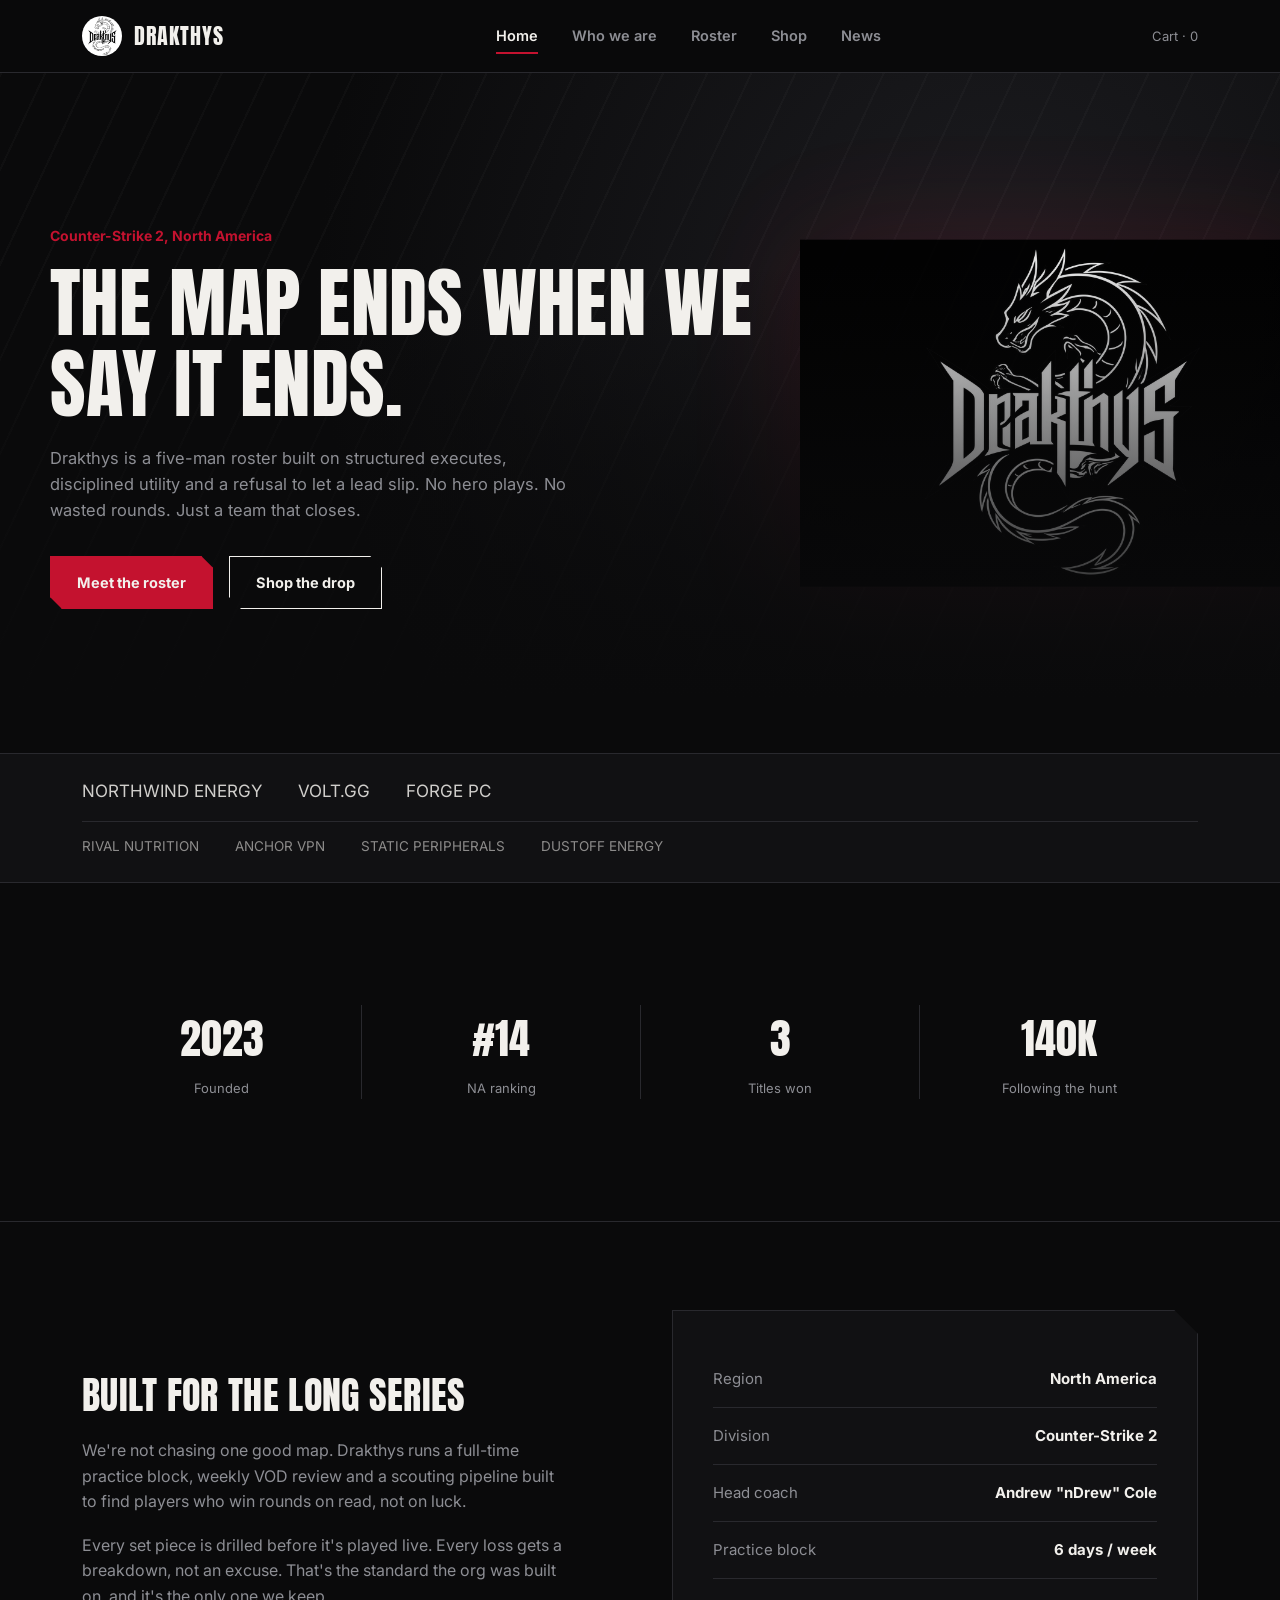
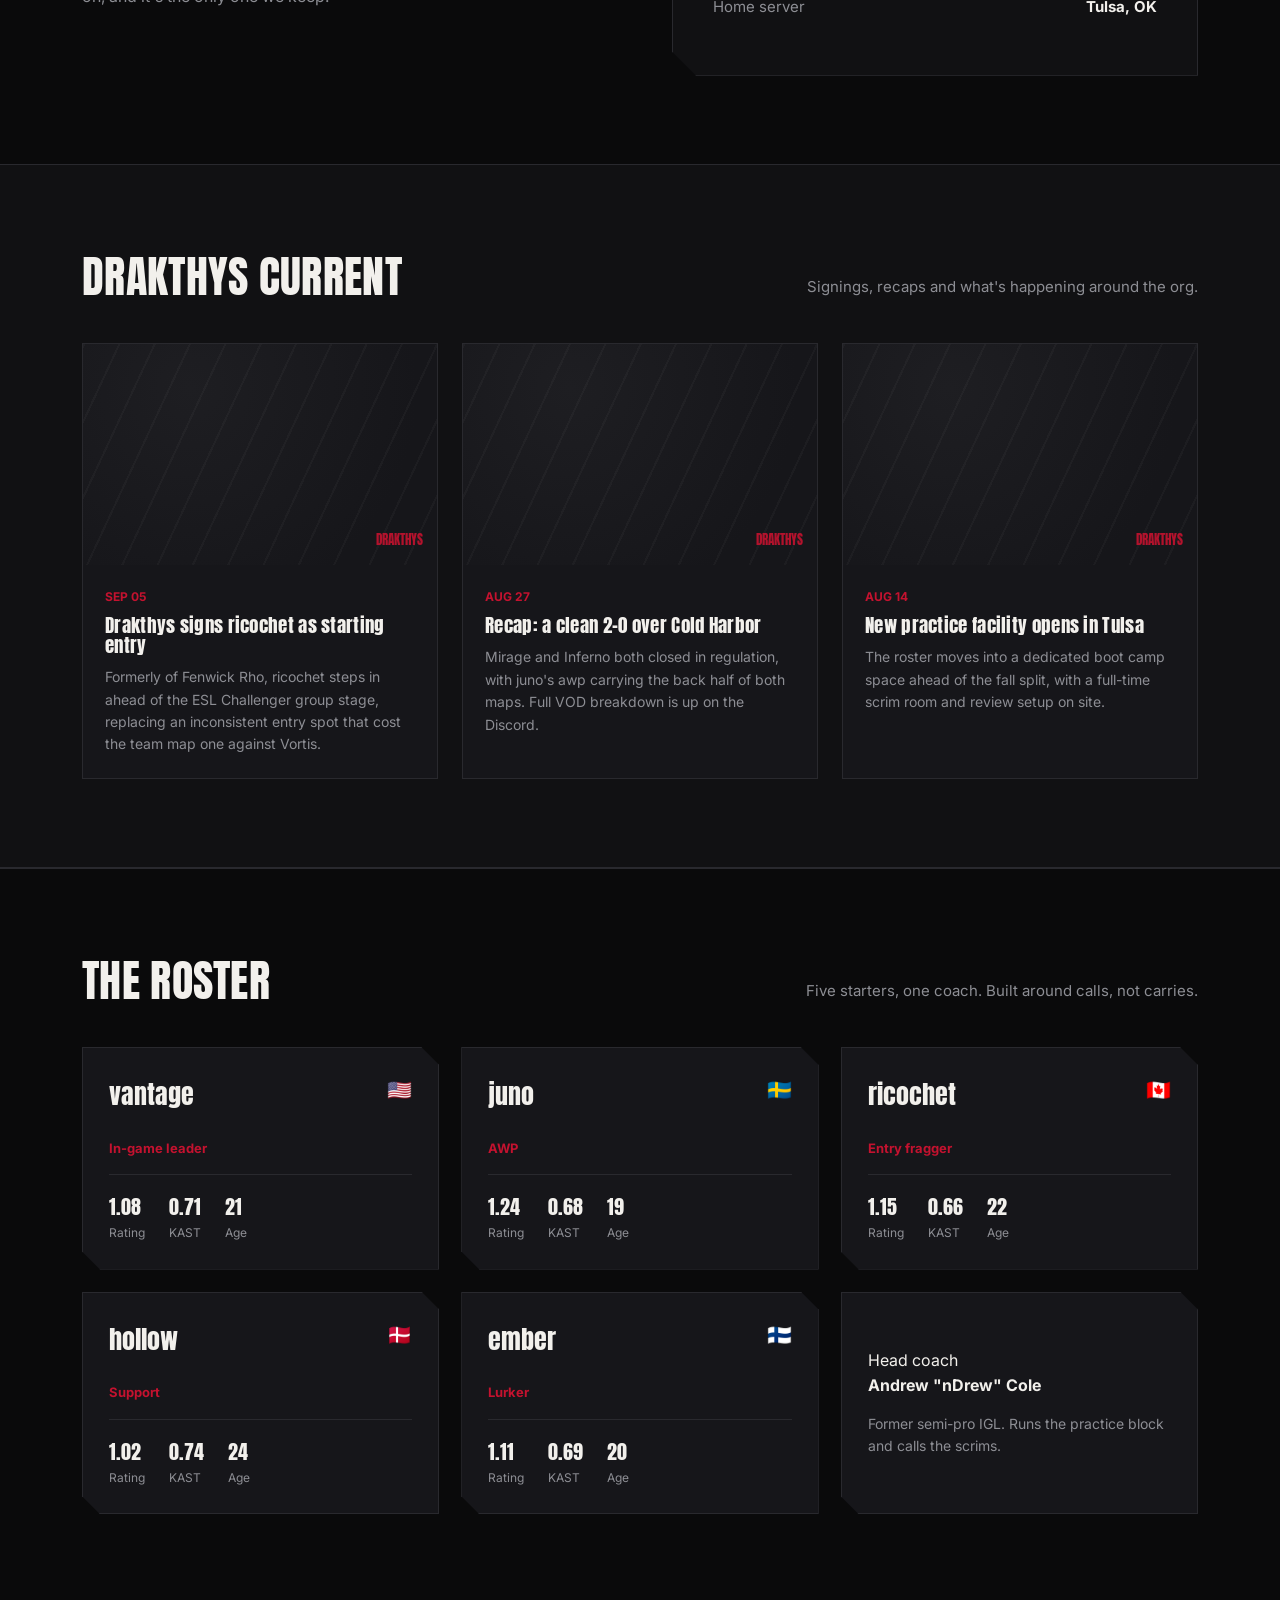
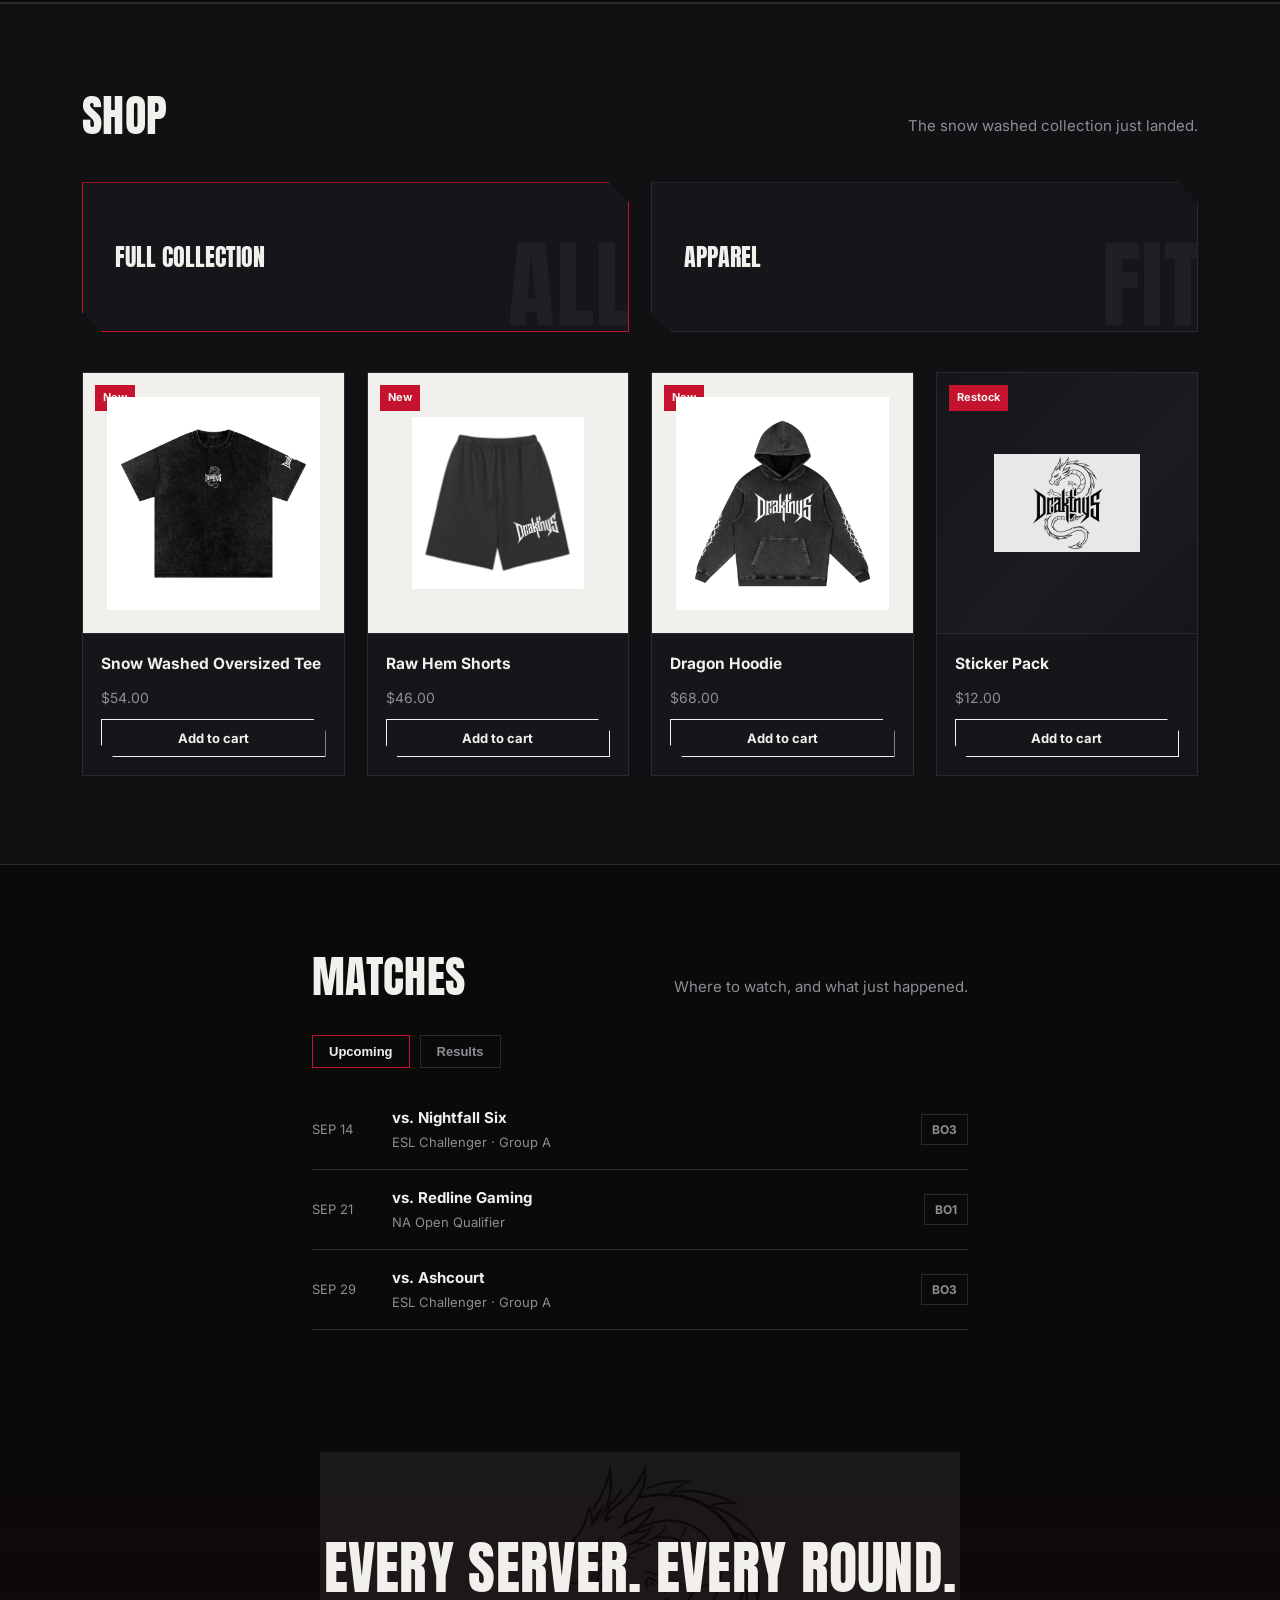
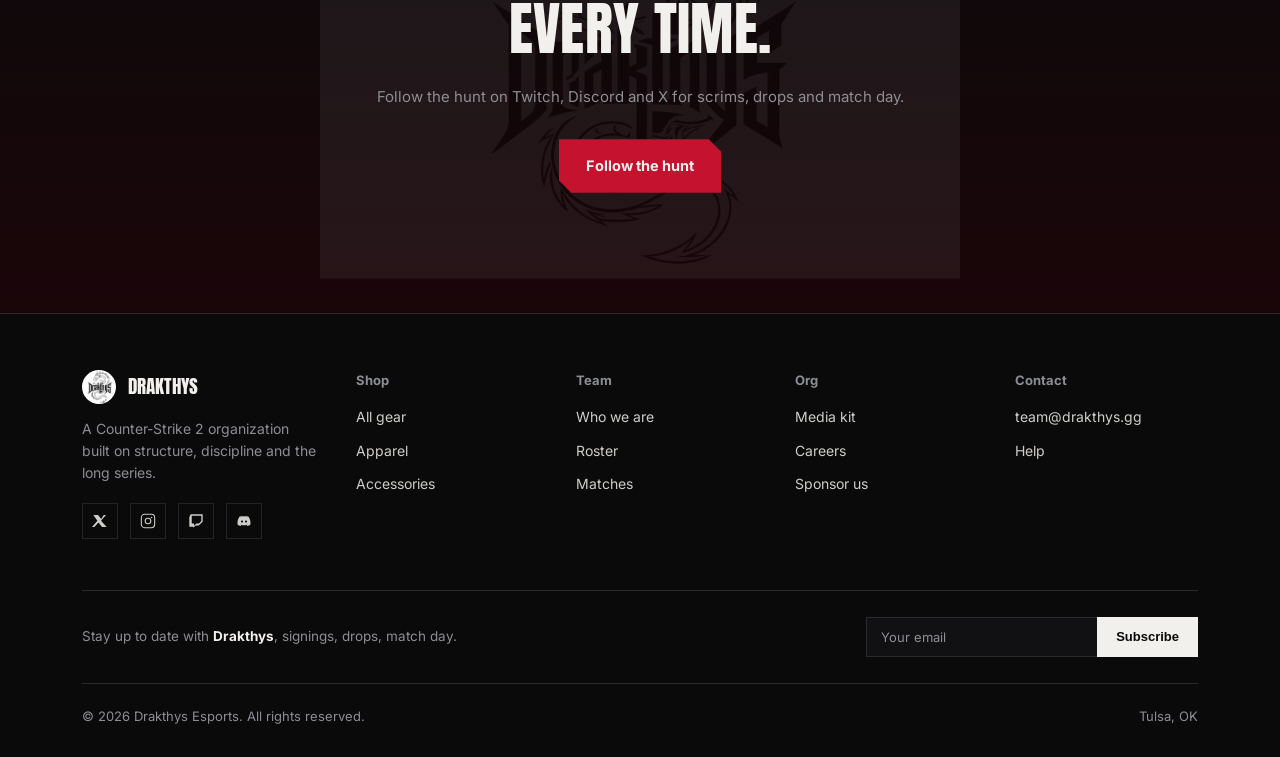
==== preview-ghl-2file.html @ 565ab9ab "Combine HTML+JS into one file for GHL, keep CSS separate - ghl-html-js.html: page markup + the <scri" ====
<!DOCTYPE html>
<html lang="en">
<head>
<meta charset="UTF-8">
<meta name="viewport" content="width=device-width, initial-scale=1.0">
<title>Drakthys — GHL (2-file) preview</title>
<style>
@import url('https://fonts.googleapis.com/css2?family=Anton&family=Inter:ital,wght@0,400;0,600;0,700;0,800;1,400&display=swap');

:root{
    --black: #0a0a0b;
    --panel: #111113;
    --panel-2: #16161a;
    --panel-3: #1c1c20;
    --line: #29292e;
    --white: #f2f0ec;
    --mute: #8d8e94;
    --crimson: #c4122f;
    --crimson-dim: #7c0d1f;
    --green: #4ac07a;
  }
  *{margin:0;padding:0;box-sizing:border-box;}
  html{scroll-behavior:smooth;}
  body{background:var(--black);color:var(--white);font-family:'Inter',sans-serif;font-weight:400;line-height:1.6;-webkit-font-smoothing:antialiased;}
  img{max-width:100%;display:block;}
  a{color:inherit;text-decoration:none;}
  .wrap{max-width:1180px;margin:0 auto;padding:0 32px;}
  h1,h2,h3{font-family:'Anton',sans-serif;font-weight:400;letter-spacing:0.3px;line-height:1.05;}

  .btn{display:inline-flex;align-items:center;gap:10px;padding:14px 26px;font-family:'Inter',sans-serif;font-weight:700;font-size:14.5px;border:1px solid var(--white);color:var(--white);background:transparent;clip-path:polygon(0 0, calc(100% - 12px) 0, 100% 12px, 100% 100%, 12px 100%, 0 calc(100% - 12px));cursor:pointer;transition:background .18s ease, color .18s ease, border-color .18s ease;}
  .btn:hover{background:var(--white);color:var(--black);}
  .btn.solid{background:var(--crimson);border-color:var(--crimson);color:var(--white);}
  .btn.solid:hover{background:#a30f27;border-color:#a30f27;color:var(--white);}
  .btn.small{padding:10px 18px;font-size:13px;}

  /* ---------- NAV ---------- */
  header{position:sticky;top:0;z-index:100;background:rgba(10,10,11,0.92);backdrop-filter:blur(6px);border-bottom:1px solid var(--line);}
  .nav{display:flex;align-items:center;justify-content:space-between;padding:16px 32px;max-width:1180px;margin:0 auto;}
  .brand{display:flex;align-items:center;gap:12px;}
  .brand img{height:40px;width:40px;object-fit:cover;border-radius:50%;filter:invert(1) grayscale(1);}
  .brand span{font-family:'Anton',sans-serif;font-size:22px;letter-spacing:1px;}
  .navlinks{display:flex;align-items:center;gap:34px;}
  .navlinks a{font-size:14.5px;font-weight:600;color:var(--mute);transition:color .15s ease;position:relative;}
  .navlinks a:hover, .navlinks a.active{color:var(--white);}
  .navlinks a.active::after{content:'';position:absolute;left:0;right:0;bottom:-6px;height:2px;background:var(--crimson);}
  .navitem{position:relative;}
  .subnav{
    position:absolute;top:calc(100% + 18px);left:50%;transform:translateX(-50%);
    background:var(--panel);border:1px solid var(--line);min-width:170px;
    opacity:0;pointer-events:none;transition:opacity .15s ease, top .15s ease;
    padding:8px 0;
  }
  .navitem:hover .subnav{opacity:1;pointer-events:auto;top:calc(100% + 10px);}
  .subnav a{display:block;padding:10px 18px;font-size:13.5px;color:var(--mute);}
  .subnav a:hover{color:var(--white);background:var(--panel-2);}
  .navcta{display:flex;align-items:center;gap:16px;}
  .cart-count{font-size:13px;color:var(--mute);}
  .burger{display:none;flex-direction:column;gap:5px;background:none;border:none;cursor:pointer;padding:6px;}
  .burger span{width:24px;height:2px;background:var(--white);display:block;}

  /* ---------- HERO (single full-bleed banner) ---------- */
  .hero{position:relative;border-bottom:1px solid var(--line);overflow:hidden;min-height:520px;display:flex;align-items:flex-end;}
  .hero-bg{position:absolute;inset:0;background:radial-gradient(circle at 78% 32%, #1c1c20 0%, var(--black) 62%);}
  .hero-bg::before{content:'';position:absolute;inset:0;background:repeating-linear-gradient(115deg, rgba(242,240,236,0.025) 0 2px, transparent 2px 40px);}
  .hero-emblem{position:absolute;top:50%;right:-40px;transform:translateY(-50%);width:520px;opacity:.9;filter:drop-shadow(0 0 60px rgba(196,18,47,0.18));}
  .hero-scrim{position:absolute;inset:0;background:linear-gradient(0deg, var(--black) 8%, rgba(10,10,11,0.55) 42%, transparent 72%);}
  .hero-content{position:relative;z-index:2;padding:64px 0 56px;width:100%;}
  .hero-content p.kicker{color:var(--crimson);font-weight:700;font-size:14px;margin-bottom:16px;}
  .hero-content h1{font-size:clamp(38px, 6vw, 78px);text-transform:uppercase;max-width:720px;}
  .hero-content p.lede{margin-top:20px;max-width:520px;color:var(--mute);font-size:16.5px;}
  .hero-actions{display:flex;gap:16px;margin-top:32px;flex-wrap:wrap;}

  /* ---------- PARTNER STRIP (two-tier) ---------- */
  .partners{border-bottom:1px solid var(--line);background:var(--panel);padding:24px 0;}
  .partners .wrap{display:flex;flex-direction:column;gap:16px;}
  .partner-tier{display:flex;align-items:center;gap:36px;flex-wrap:wrap;}
  .partner-tier.primary span{font-size:17px;opacity:.85;}
  .partner-tier.secondary span{font-size:13.5px;opacity:.55;}
  .partner-row span{font-family:'Anton',sans-serif;letter-spacing:1px;color:var(--mute);transition:opacity .15s ease, color .15s ease;}
  .partner-tier span:hover{opacity:1;color:var(--white);}
  .partner-tier.secondary{border-top:1px solid var(--line);padding-top:14px;}

  /* ---------- STAT STRIP ---------- */
  .stats{border-bottom:1px solid var(--line);}
  .stats .wrap{display:grid;grid-template-columns:repeat(4,1fr);padding:34px 32px;}
  .stat{text-align:center;border-left:1px solid var(--line);padding:0 12px;}
  .stat:first-child{border-left:none;}
  .stat .num{font-family:'Anton',sans-serif;font-size:clamp(28px,3.4vw,42px);color:var(--white);}
  .stat .lbl{color:var(--mute);font-size:13px;margin-top:6px;}

  section{padding:88px 0;}
  .sec-head{display:flex;justify-content:space-between;align-items:flex-end;gap:24px;margin-bottom:44px;flex-wrap:wrap;}
  .sec-head h2{font-size:clamp(30px,3.6vw,44px);text-transform:uppercase;}
  .sec-head p{color:var(--mute);max-width:420px;font-size:15px;}

  /* ---------- ABOUT ---------- */
  .about .wrap{display:grid;grid-template-columns:1fr 1fr;gap:64px;align-items:center;}
  .about-text p{color:var(--mute);margin-bottom:18px;font-size:16px;max-width:480px;}
  .about-text p:last-of-type{margin-bottom:0;}
  .about-panel{background:var(--panel);border:1px solid var(--line);padding:40px;clip-path:polygon(0 0, calc(100% - 24px) 0, 100% 24px, 100% 100%, 24px 100%, 0 calc(100% - 24px));}
  .about-panel ul{list-style:none;}
  .about-panel li{display:flex;justify-content:space-between;padding:16px 0;border-bottom:1px solid var(--line);font-size:15px;}
  .about-panel li:last-child{border-bottom:none;}
  .about-panel li span:first-child{color:var(--mute);}
  .about-panel li span:last-child{font-weight:700;}

  /* ---------- NEWS (magazine cards) ---------- */
  .news{background:var(--panel);border-top:1px solid var(--line);border-bottom:1px solid var(--line);}
  .news-grid{display:grid;grid-template-columns:repeat(3,1fr);gap:24px;}
  .news-card{background:var(--panel-2);border:1px solid var(--line);overflow:hidden;transition:transform .18s ease, border-color .18s ease;}
  .news-card:hover{transform:translateY(-4px);border-color:var(--crimson);}
  .news-img{aspect-ratio:16/10;position:relative;background:radial-gradient(circle at 30% 20%, #1e1e22, var(--panel-2) 75%);overflow:hidden;}
  .news-img::before{content:'';position:absolute;inset:0;background:repeating-linear-gradient(115deg, rgba(242,240,236,0.03) 0 2px, transparent 2px 32px);}
  .news-img .mark{position:absolute;bottom:14px;right:14px;font-family:'Anton',sans-serif;font-size:13px;color:var(--crimson);opacity:.9;}
  .news-body{padding:22px;}
  .news-body .date{color:var(--crimson);font-size:12px;font-weight:700;margin-bottom:10px;}
  .news-body h3{font-size:19px;text-transform:none;margin-bottom:10px;}
  .news-body p{color:var(--mute);font-size:14px;}

  /* ---------- ROSTER ---------- */
  .roster{border-top:1px solid var(--line);border-bottom:1px solid var(--line);}
  .roster-grid{display:grid;grid-template-columns:repeat(3,1fr);gap:22px;}
  .player{background:var(--panel-2);border:1px solid var(--line);padding:26px;clip-path:polygon(0 0, calc(100% - 18px) 0, 100% 18px, 100% 100%, 18px 100%, 0 calc(100% - 18px));transition:border-color .18s ease, transform .18s ease;}
  .player:hover{border-color:var(--crimson);transform:translateY(-3px);}
  .player-top{display:flex;justify-content:space-between;align-items:flex-start;margin-bottom:22px;}
  .player-tag{font-family:'Anton',sans-serif;font-size:26px;}
  .player-flag{font-size:20px;}
  .player-role{color:var(--crimson);font-size:13px;font-weight:700;margin-bottom:16px;}
  .player-stats{display:flex;gap:24px;border-top:1px solid var(--line);padding-top:16px;}
  .player-stats div span{display:block;}
  .player-stats .v{font-family:'Anton',sans-serif;font-size:20px;}
  .player-stats .k{color:var(--mute);font-size:12px;}

  /* ---------- SHOP (category tiles + grid) ---------- */
  .shop{background:var(--panel);border-top:1px solid var(--line);border-bottom:1px solid var(--line);}
  .shop-tiles{display:grid;grid-template-columns:1fr 1fr;gap:22px;margin-bottom:40px;}
  .shop-tile{
    position:relative;height:150px;background:var(--panel-2);border:1px solid var(--line);
    display:flex;align-items:center;padding:0 32px;cursor:pointer;overflow:hidden;
    clip-path:polygon(0 0, calc(100% - 20px) 0, 100% 20px, 100% 100%, 20px 100%, 0 calc(100% - 20px));
    transition:border-color .18s ease;
  }
  .shop-tile:hover, .shop-tile.active{border-color:var(--crimson);}
  .shop-tile span.wm{position:absolute;right:-6px;bottom:-30px;font-family:'Anton',sans-serif;font-size:96px;color:var(--line);opacity:.5;letter-spacing:1px;user-select:none;}
  .shop-tile span.label{position:relative;z-index:1;font-family:'Anton',sans-serif;font-size:24px;text-transform:uppercase;}
  .shop-grid{display:grid;grid-template-columns:repeat(4,1fr);gap:22px;}
  .product{background:var(--panel-2);border:1px solid var(--line);overflow:hidden;display:flex;flex-direction:column;transition:opacity .2s ease;}
  .product.hide{display:none;}
  .product-img{aspect-ratio:1/1;background:linear-gradient(135deg, var(--panel-2) 0%, #1c1c20 60%, var(--panel-2) 100%);display:flex;align-items:center;justify-content:center;border-bottom:1px solid var(--line);position:relative;}
  .product-img img{width:56%;opacity:.9;filter:invert(1) grayscale(1);}
  .product-tag{position:absolute;top:12px;left:12px;background:var(--crimson);color:var(--white);font-size:11px;font-weight:700;padding:4px 8px;}
  .product-info{padding:18px;display:flex;flex-direction:column;gap:10px;flex:1;}
  .product-info h4{font-size:15.5px;font-weight:700;}
  .product-info .price{color:var(--mute);font-size:14px;}
  .product-info .btn{margin-top:auto;justify-content:center;width:100%;}
  .product-img.photo{background:var(--white);}
  .product-img.photo .swap-wrap{position:relative;width:82%;height:82%;}
  .product-img.photo .swap-wrap img{position:absolute;inset:0;width:100%;height:100%;object-fit:contain;filter:none;opacity:1;transition:opacity .3s ease;}
  .product-img.photo .swap-wrap img.back{opacity:0;}
  .product-img.photo:hover .swap-wrap img.front{opacity:0;}
  .product-img.photo:hover .swap-wrap img.back{opacity:1;}

  /* ---------- MATCHES ---------- */
  .matches .wrap{max-width:720px;}
  .match-tabs{display:flex;gap:10px;margin-bottom:22px;}
  .match-tab{background:none;border:1px solid var(--line);color:var(--mute);font-size:13px;font-weight:700;padding:8px 16px;cursor:pointer;transition:border-color .15s ease, color .15s ease;}
  .match-tab.active{border-color:var(--crimson);color:var(--white);}
  .match-panel{display:none;}
  .match-panel.active{display:block;}
  .m-row{display:grid;grid-template-columns:auto 1fr auto;gap:16px;align-items:center;padding:16px 0;border-bottom:1px solid var(--line);}
  .m-date{color:var(--mute);font-size:13px;width:64px;}
  .m-mid .opp{font-weight:700;font-size:15px;}
  .m-mid .evt{color:var(--mute);font-size:13px;margin-top:2px;}
  .m-score{font-family:'Anton',sans-serif;font-size:18px;}
  .m-score.win{color:var(--green);}
  .m-score.loss{color:var(--crimson);}
  .m-tag{font-size:12px;font-weight:700;padding:5px 10px;border:1px solid var(--line);color:var(--mute);}

  /* ---------- CLOSING STATEMENT BAND ---------- */
  .statement{
    position:relative;text-align:center;padding:120px 0;overflow:hidden;
    background:linear-gradient(180deg, var(--black) 0%, #1a0509 100%);
    border-bottom:1px solid var(--line);
  }
  .statement img{
    position:absolute;top:50%;left:50%;transform:translate(-50%,-50%);
    width:640px;opacity:.06;filter:invert(1) grayscale(1);pointer-events:none;
  }
  .statement h2{position:relative;z-index:1;font-size:clamp(30px,5vw,58px);text-transform:uppercase;max-width:760px;margin:0 auto 26px;}
  .statement p{position:relative;z-index:1;color:var(--mute);font-size:15px;margin-bottom:30px;}
  .statement .btn{position:relative;z-index:1;}

  /* ---------- FOOTER ---------- */
  footer{padding:56px 0 0;}
  .foot-top{display:grid;grid-template-columns:1.3fr 1fr 1fr 1fr 1fr;gap:36px;padding-bottom:40px;border-bottom:1px solid var(--line);}
  .foot-brand{display:flex;align-items:center;gap:12px;margin-bottom:14px;}
  .foot-brand img{height:34px;width:34px;border-radius:50%;object-fit:cover;filter:invert(1) grayscale(1);}
  .foot-brand span{font-family:'Anton',sans-serif;font-size:19px;}
  .foot-col p.h{font-weight:700;font-size:13px;margin-bottom:16px;color:var(--mute);}
  .foot-col a{display:block;font-size:14px;color:var(--white);opacity:.85;margin-bottom:11px;}
  .foot-col a:hover{opacity:1;color:var(--crimson);}
  .foot-desc{color:var(--mute);font-size:14px;max-width:260px;}
  .social-row{display:flex;gap:12px;margin-top:18px;}
  .social-row a{width:36px;height:36px;border:1px solid var(--line);display:flex;align-items:center;justify-content:center;transition:border-color .15s ease;}
  .social-row a:hover{border-color:var(--crimson);}
  .foot-news{
    display:flex;justify-content:space-between;align-items:center;gap:20px;
    padding:26px 0;border-bottom:1px solid var(--line);flex-wrap:wrap;
  }
  .foot-news p{font-size:13.5px;color:var(--mute);}
  .foot-news p strong{color:var(--white);}
  .foot-news-form{display:flex;gap:0;min-width:260px;}
  .foot-news-form input{flex:1;padding:11px 14px;border:1px solid var(--line);border-right:none;background:var(--panel);color:var(--white);font-family:'Inter',sans-serif;font-size:13px;}
  .foot-news-form input::placeholder{color:var(--mute);}
  .foot-news-form button{padding:0 18px;border:1px solid var(--white);background:var(--white);color:var(--black);font-weight:800;font-size:13px;cursor:pointer;}
  .foot-bottom{display:flex;justify-content:space-between;align-items:center;padding:22px 0 30px;color:var(--mute);font-size:13px;flex-wrap:wrap;gap:10px;}

  @media (max-width: 940px){
    .foot-top{grid-template-columns:1fr 1fr 1fr;}
    .hero{min-height:auto;}
    .hero-emblem{width:340px;opacity:.5;}
  }
  @media (max-width: 880px){
    .navlinks{position:absolute;top:100%;left:0;right:0;background:var(--black);flex-direction:column;align-items:flex-start;gap:0;border-top:1px solid var(--line);max-height:0;overflow:hidden;transition:max-height .25s ease;}
    .navlinks.open{max-height:400px;}
    .navlinks a{padding:16px 32px;width:100%;border-bottom:1px solid var(--line);}
    .navitem .subnav{position:static;opacity:1;pointer-events:auto;border:none;transform:none;padding:0 0 0 16px;background:none;}
    .burger{display:flex;}
    .about .wrap{grid-template-columns:1fr;}
    .roster-grid{grid-template-columns:1fr;}
    .news-grid{grid-template-columns:1fr;}
    .shop-tiles{grid-template-columns:1fr;}
    .shop-grid{grid-template-columns:repeat(2,1fr);}
    .foot-top{grid-template-columns:1fr 1fr;}
    .foot-news{flex-direction:column;align-items:flex-start;}
  }
  @media (max-width: 520px){
    .shop-grid{grid-template-columns:1fr;}
    .foot-top{grid-template-columns:1fr;}
    .wrap{padding:0 20px;}
    .partner-tier{gap:22px;}
  }
</style>
</head>
<body>
<!-- ============================================================
     DRAKTHYS — paste into a GHL "Custom HTML" element.
     Pair with ghl-style.css in GHL's Custom CSS field.

     Before pasting: upload the 6 files from /assets/images/ to
     GHL's Media Storage, then find/replace each
     "assets/images/....jpg/.png" path below with the URL GHL
     gives you for that upload. See README.md for the full list.
     ============================================================ -->
<header>
  <nav class="nav">
    <a href="#top" class="brand">
      <img src="assets/images/drakthys-logo.jpg" alt="Drakthys logo">
      <span>DRAKTHYS</span>
    </a>
    <div class="navlinks" id="navlinks">
      <a href="#top" class="active">Home</a>
      <a href="#about">Who we are</a>
      <a href="#roster">Roster</a>
      <div class="navitem">
        <a href="#shop">Shop</a>
        <div class="subnav">
          <a href="#shop" onclick="filterShop('apparel')">Apparel</a>
          <a href="#shop" onclick="filterShop('accessories')">Accessories</a>
        </div>
      </div>
      <a href="#news">News</a>
    </div>
    <div class="navcta">
      <span class="cart-count" id="cartCount">Cart · 0</span>
      <button class="burger" id="burger" aria-label="Menu"><span></span><span></span><span></span></button>
    </div>
  </nav>
</header>

<main id="top">

  <section class="hero">
    <div class="hero-bg"></div>
    <img class="hero-emblem" src="assets/images/drakthys-logo.jpg" alt="Drakthys dragon emblem">
    <div class="hero-scrim"></div>
    <div class="hero-content wrap">
      <p class="kicker">Counter-Strike 2, North America</p>
      <h1>The map ends when we say it ends.</h1>
      <p class="lede">Drakthys is a five-man roster built on structured executes, disciplined utility and a refusal to let a lead slip. No hero plays. No wasted rounds. Just a team that closes.</p>
      <div class="hero-actions">
        <a href="#roster" class="btn solid">Meet the roster</a>
        <a href="#shop" class="btn">Shop the drop</a>
      </div>
    </div>
  </section>

  <section class="partners">
    <div class="wrap">
      <div class="partner-tier primary">
        <span>NORTHWIND ENERGY</span>
        <span>VOLT.GG</span>
        <span>FORGE PC</span>
      </div>
      <div class="partner-tier secondary">
        <span>RIVAL NUTRITION</span>
        <span>ANCHOR VPN</span>
        <span>STATIC PERIPHERALS</span>
        <span>DUSTOFF ENERGY</span>
      </div>
    </div>
  </section>

  <section class="stats">
    <div class="wrap">
      <div class="stat"><div class="num">2023</div><div class="lbl">Founded</div></div>
      <div class="stat"><div class="num">#14</div><div class="lbl">NA ranking</div></div>
      <div class="stat"><div class="num">3</div><div class="lbl">Titles won</div></div>
      <div class="stat"><div class="num">140K</div><div class="lbl">Following the hunt</div></div>
    </div>
  </section>

  <section class="about" id="about">
    <div class="wrap">
      <div class="about-text">
        <h2 style="text-transform:uppercase;font-size:clamp(28px,3.4vw,38px);margin-bottom:22px;">Built for the long series</h2>
        <p>We're not chasing one good map. Drakthys runs a full-time practice block, weekly VOD review and a scouting pipeline built to find players who win rounds on read, not on luck.</p>
        <p>Every set piece is drilled before it's played live. Every loss gets a breakdown, not an excuse. That's the standard the org was built on, and it's the only one we keep.</p>
      </div>
      <div class="about-panel">
        <ul>
          <li><span>Region</span><span>North America</span></li>
          <li><span>Division</span><span>Counter-Strike 2</span></li>
          <li><span>Head coach</span><span>Andrew "nDrew" Cole</span></li>
          <li><span>Practice block</span><span>6 days / week</span></li>
          <li><span>Home server</span><span>Tulsa, OK</span></li>
        </ul>
      </div>
    </div>
  </section>

  <section class="news" id="news">
    <div class="wrap">
      <div class="sec-head">
        <h2>Drakthys current</h2>
        <p>Signings, recaps and what's happening around the org.</p>
      </div>
      <div class="news-grid">
        <div class="news-card">
          <div class="news-img"><span class="mark">DRAKTHYS</span></div>
          <div class="news-body">
            <div class="date">SEP 05</div>
            <h3>Drakthys signs ricochet as starting entry</h3>
            <p>Formerly of Fenwick Rho, ricochet steps in ahead of the ESL Challenger group stage, replacing an inconsistent entry spot that cost the team map one against Vortis.</p>
          </div>
        </div>
        <div class="news-card">
          <div class="news-img"><span class="mark">DRAKTHYS</span></div>
          <div class="news-body">
            <div class="date">AUG 27</div>
            <h3>Recap: a clean 2-0 over Cold Harbor</h3>
            <p>Mirage and Inferno both closed in regulation, with juno's awp carrying the back half of both maps. Full VOD breakdown is up on the Discord.</p>
          </div>
        </div>
        <div class="news-card">
          <div class="news-img"><span class="mark">DRAKTHYS</span></div>
          <div class="news-body">
            <div class="date">AUG 14</div>
            <h3>New practice facility opens in Tulsa</h3>
            <p>The roster moves into a dedicated boot camp space ahead of the fall split, with a full-time scrim room and review setup on site.</p>
          </div>
        </div>
      </div>
    </div>
  </section>

  <section class="roster" id="roster">
    <div class="wrap">
      <div class="sec-head">
        <h2>The roster</h2>
        <p>Five starters, one coach. Built around calls, not carries.</p>
      </div>
      <div class="roster-grid">
        <div class="player">
          <div class="player-top"><span class="player-tag">vantage</span><span class="player-flag">🇺🇸</span></div>
          <div class="player-role">In-game leader</div>
          <div class="player-stats"><div><span class="v">1.08</span><span class="k">Rating</span></div><div><span class="v">0.71</span><span class="k">KAST</span></div><div><span class="v">21</span><span class="k">Age</span></div></div>
        </div>
        <div class="player">
          <div class="player-top"><span class="player-tag">juno</span><span class="player-flag">🇸🇪</span></div>
          <div class="player-role">AWP</div>
          <div class="player-stats"><div><span class="v">1.24</span><span class="k">Rating</span></div><div><span class="v">0.68</span><span class="k">KAST</span></div><div><span class="v">19</span><span class="k">Age</span></div></div>
        </div>
        <div class="player">
          <div class="player-top"><span class="player-tag">ricochet</span><span class="player-flag">🇨🇦</span></div>
          <div class="player-role">Entry fragger</div>
          <div class="player-stats"><div><span class="v">1.15</span><span class="k">Rating</span></div><div><span class="v">0.66</span><span class="k">KAST</span></div><div><span class="v">22</span><span class="k">Age</span></div></div>
        </div>
        <div class="player">
          <div class="player-top"><span class="player-tag">hollow</span><span class="player-flag">🇩🇰</span></div>
          <div class="player-role">Support</div>
          <div class="player-stats"><div><span class="v">1.02</span><span class="k">Rating</span></div><div><span class="v">0.74</span><span class="k">KAST</span></div><div><span class="v">24</span><span class="k">Age</span></div></div>
        </div>
        <div class="player">
          <div class="player-top"><span class="player-tag">ember</span><span class="player-flag">🇫🇮</span></div>
          <div class="player-role">Lurker</div>
          <div class="player-stats"><div><span class="v">1.11</span><span class="k">Rating</span></div><div><span class="v">0.69</span><span class="k">KAST</span></div><div><span class="v">20</span><span class="k">Age</span></div></div>
        </div>
        <div class="player" style="display:flex;flex-direction:column;justify-content:center;">
          <div class="who">Head coach<br><strong>Andrew "nDrew" Cole</strong></div>
          <p style="color:var(--mute);font-size:14px;margin-top:14px;">Former semi-pro IGL. Runs the practice block and calls the scrims.</p>
        </div>
      </div>
    </div>
  </section>

  <section class="shop" id="shop">
    <div class="wrap">
      <div class="sec-head">
        <h2>Shop</h2>
        <p>The snow washed collection just landed.</p>
      </div>
      <div class="shop-tiles">
        <div class="shop-tile active" data-filter="all" onclick="filterShop('all')">
          <span class="wm">ALL</span><span class="label">Full collection</span>
        </div>
        <div class="shop-tile" data-filter="apparel" onclick="filterShop('apparel')">
          <span class="wm">FIT</span><span class="label">Apparel</span>
        </div>
      </div>
      <div class="shop-grid">
        <div class="product" data-cat="apparel">
          <div class="product-img photo"><span class="product-tag">New</span>
            <div class="swap-wrap">
              <img class="front" src="assets/images/drakthys-snow-washed-tee-front.png" alt="Drakthys snow washed tee, front">
              <img class="back" src="assets/images/drakthys-snow-washed-tee-back.png" alt="Drakthys snow washed tee, back">
            </div>
          </div>
          <div class="product-info">
            <h4>Snow Washed Oversized Tee</h4>
            <div class="price">$54.00</div>
            <button class="btn small add-cart">Add to cart</button>
          </div>
        </div>
        <div class="product" data-cat="apparel">
          <div class="product-img" style="background:var(--white);"><span class="product-tag">New</span>
            <img src="assets/images/drakthys-raw-hem-shorts.png" alt="Drakthys raw hem shorts" style="width:66%;filter:none;opacity:1;">
          </div>
          <div class="product-info">
            <h4>Raw Hem Shorts</h4>
            <div class="price">$46.00</div>
            <button class="btn small add-cart">Add to cart</button>
          </div>
        </div>
        <div class="product" data-cat="apparel">
          <div class="product-img photo"><span class="product-tag">New</span>
            <div class="swap-wrap">
              <img class="front" src="assets/images/drakthys-dragon-hoodie-front.png" alt="Drakthys dragon hoodie, front">
              <img class="back" src="assets/images/drakthys-dragon-hoodie-back.png" alt="Drakthys dragon hoodie, back">
            </div>
          </div>
          <div class="product-info">
            <h4>Dragon Hoodie</h4>
            <div class="price">$68.00</div>
            <button class="btn small add-cart">Add to cart</button>
          </div>
        </div>
        <div class="product" data-cat="accessories">
          <div class="product-img"><span class="product-tag">Restock</span><img src="assets/images/drakthys-logo.jpg" alt="Drakthys sticker pack"></div>
          <div class="product-info">
            <h4>Sticker Pack</h4>
            <div class="price">$12.00</div>
            <button class="btn small add-cart">Add to cart</button>
          </div>
        </div>
      </div>
    </div>
  </section>

  <section class="matches" id="matches">
    <div class="wrap">
      <div class="sec-head" style="margin-bottom:36px;">
        <h2>Matches</h2>
        <p>Where to watch, and what just happened.</p>
      </div>
      <div class="match-tabs">
        <button class="match-tab active" data-tab="upcoming">Upcoming</button>
        <button class="match-tab" data-tab="results">Results</button>
      </div>
      <div class="match-panel active" data-panel="upcoming">
        <div class="m-row"><div class="m-date">SEP 14</div><div class="m-mid"><div class="opp">vs. Nightfall Six</div><div class="evt">ESL Challenger &middot; Group A</div></div><div class="m-tag">BO3</div></div>
        <div class="m-row"><div class="m-date">SEP 21</div><div class="m-mid"><div class="opp">vs. Redline Gaming</div><div class="evt">NA Open Qualifier</div></div><div class="m-tag">BO1</div></div>
        <div class="m-row"><div class="m-date">SEP 29</div><div class="m-mid"><div class="opp">vs. Ashcourt</div><div class="evt">ESL Challenger &middot; Group A</div></div><div class="m-tag">BO3</div></div>
      </div>
      <div class="match-panel" data-panel="results">
        <div class="m-row"><div class="m-date">SEP 02</div><div class="m-mid"><div class="opp">vs. Cold Harbor</div><div class="evt">Mirage, Inferno</div></div><div class="m-score win">2&ndash;0</div></div>
        <div class="m-row"><div class="m-date">AUG 26</div><div class="m-mid"><div class="opp">vs. Vortis</div><div class="evt">Ancient, Nuke, Overpass</div></div><div class="m-score loss">1&ndash;2</div></div>
        <div class="m-row"><div class="m-date">AUG 18</div><div class="m-mid"><div class="opp">vs. Fenwick Rho</div><div class="evt">Anubis, Mirage</div></div><div class="m-score win">2&ndash;0</div></div>
      </div>
    </div>
  </section>

  <section class="statement">
    <img src="assets/images/drakthys-logo.jpg" alt="">
    <div class="wrap">
      <h2>Every server. Every round. Every time.</h2>
      <p>Follow the hunt on Twitch, Discord and X for scrims, drops and match day.</p>
      <a href="#" class="btn solid">Follow the hunt</a>
    </div>
  </section>

</main>

<footer>
  <div class="wrap">
    <div class="foot-top">
      <div class="foot-col">
        <div class="foot-brand">
          <img src="assets/images/drakthys-logo.jpg" alt="Drakthys logo">
          <span>DRAKTHYS</span>
        </div>
        <p class="foot-desc">A Counter-Strike 2 organization built on structure, discipline and the long series.</p>
        <div class="social-row">
          <a href="#" aria-label="X / Twitter"><svg width="16" height="16" viewBox="0 0 24 24" fill="none"><path d="M17.5 3H21l-7.5 8.6L22 21h-6.9l-5.4-6.6L3.6 21H0l8.1-9.3L2 3h7l4.9 6L17.5 3Z" fill="#f2f0ec"/></svg></a>
          <a href="#" aria-label="Instagram"><svg width="16" height="16" viewBox="0 0 24 24" fill="none"><rect x="2" y="2" width="20" height="20" rx="5" stroke="#f2f0ec" stroke-width="1.6"/><circle cx="12" cy="12" r="4.2" stroke="#f2f0ec" stroke-width="1.6"/><circle cx="17.4" cy="6.6" r="1.1" fill="#f2f0ec"/></svg></a>
          <a href="#" aria-label="Twitch"><svg width="16" height="16" viewBox="0 0 24 24" fill="none"><path d="M4 2 2 6.4v14.4h6V22l3.6-3.2H16L22 13V2H4Zm16 10-3.6 3.6h-4L9 19v-3.4H5.6V4H20v8Z" fill="#f2f0ec"/><rect x="14" y="7" width="1.8" height="5" fill="#0a0a0b"/><rect x="9.5" y="7" width="1.8" height="5" fill="#0a0a0b"/></svg></a>
          <a href="#" aria-label="Discord"><svg width="16" height="16" viewBox="0 0 24 24" fill="none"><path d="M18.9 5.7A16 16 0 0 0 14.8 4l-.4.9a13 13 0 0 1 3.6 1.3 14 14 0 0 0-12 0A13 13 0 0 1 9.6 4.9L9.2 4a16 16 0 0 0-4.1 1.7C2.6 9.6 2 13.4 2.3 17.1a16 16 0 0 0 4.7 2.4l.8-1.3a10 10 0 0 1-1.6-.8l.4-.3a11.5 11.5 0 0 0 10.8 0l.4.3c-.5.3-1 .6-1.6.8l.8 1.3a16 16 0 0 0 4.7-2.4c.4-4.3-.6-8-2.8-11.4ZM9 14.6c-.8 0-1.5-.8-1.5-1.7S8.1 11.2 9 11.2s1.5.8 1.5 1.7-.6 1.7-1.5 1.7Zm6 0c-.8 0-1.5-.8-1.5-1.7s.6-1.7 1.5-1.7 1.5.8 1.5 1.7-.6 1.7-1.5 1.7Z" fill="#f2f0ec"/></svg></a>
        </div>
      </div>
      <div class="foot-col">
        <p class="h">Shop</p>
        <a href="#shop">All gear</a>
        <a href="#shop">Apparel</a>
        <a href="#shop">Accessories</a>
      </div>
      <div class="foot-col">
        <p class="h">Team</p>
        <a href="#about">Who we are</a>
        <a href="#roster">Roster</a>
        <a href="#matches">Matches</a>
      </div>
      <div class="foot-col">
        <p class="h">Org</p>
        <a href="#">Media kit</a>
        <a href="#">Careers</a>
        <a href="#">Sponsor us</a>
      </div>
      <div class="foot-col">
        <p class="h">Contact</p>
        <a href="mailto:team@drakthys.gg">team@drakthys.gg</a>
        <a href="#">Help</a>
      </div>
    </div>
    <div class="foot-news">
      <p>Stay up to date with <strong>Drakthys</strong>, signings, drops, match day.</p>
      <form class="foot-news-form" id="joinForm">
        <input type="email" placeholder="Your email" required>
        <button type="submit">Subscribe</button>
      </form>
    </div>
    <div class="foot-bottom">
      <span>&copy; 2026 Drakthys Esports. All rights reserved.</span>
      <span>Tulsa, OK</span>
    </div>
  </div>
</footer>
<script>
const burger = document.getElementById('burger');
  const navlinks = document.getElementById('navlinks');
  burger.addEventListener('click', () => navlinks.classList.toggle('open'));
  navlinks.querySelectorAll('a').forEach(a => a.addEventListener('click', () => navlinks.classList.remove('open')));

  let cart = 0;
  const cartCount = document.getElementById('cartCount');
  document.querySelectorAll('.add-cart').forEach(btn => {
    btn.addEventListener('click', () => {
      cart++;
      cartCount.textContent = 'Cart · ' + cart;
      const original = btn.textContent;
      btn.textContent = 'Added';
      setTimeout(() => { btn.textContent = original; }, 900);
    });
  });

  const joinForm = document.getElementById('joinForm');
  joinForm.addEventListener('submit', (e) => {
    e.preventDefault();
    const input = joinForm.querySelector('input');
    const btn = joinForm.querySelector('button');
    btn.textContent = 'Subscribed';
    input.value = '';
    setTimeout(() => { btn.textContent = 'Subscribe'; }, 1800);
  });

  /* shop category filter */
  function filterShop(cat){
    document.querySelectorAll('.shop-tile').forEach(t => t.classList.toggle('active', t.dataset.filter === cat));
    document.querySelectorAll('.product').forEach(p => {
      const show = cat === 'all' || p.dataset.cat === cat;
      p.classList.toggle('hide', !show);
    });
    document.getElementById('shop').scrollIntoView({behavior:'smooth', block:'start'});
  }
  window.filterShop = filterShop;

  /* match tabs */
  const matchTabs = document.querySelectorAll('.match-tab');
  matchTabs.forEach(tab => {
    tab.addEventListener('click', () => {
      matchTabs.forEach(t => t.classList.remove('active'));
      document.querySelectorAll('.match-panel').forEach(p => p.classList.remove('active'));
      tab.classList.add('active');
      document.querySelector('.match-panel[data-panel="' + tab.dataset.tab + '"]').classList.add('active');
    });
  });

  const sections = document.querySelectorAll('section[id]');
  const navA = document.querySelectorAll('.navlinks > a, .navlinks .navitem > a');
  window.addEventListener('scroll', () => {
    let current = 'top';
    sections.forEach(sec => { if (window.scrollY >= sec.offsetTop - 140) current = sec.id; });
    navA.forEach(a => a.classList.toggle('active', a.getAttribute('href') === '#' + current));
  });
</script>

</body>
</html>
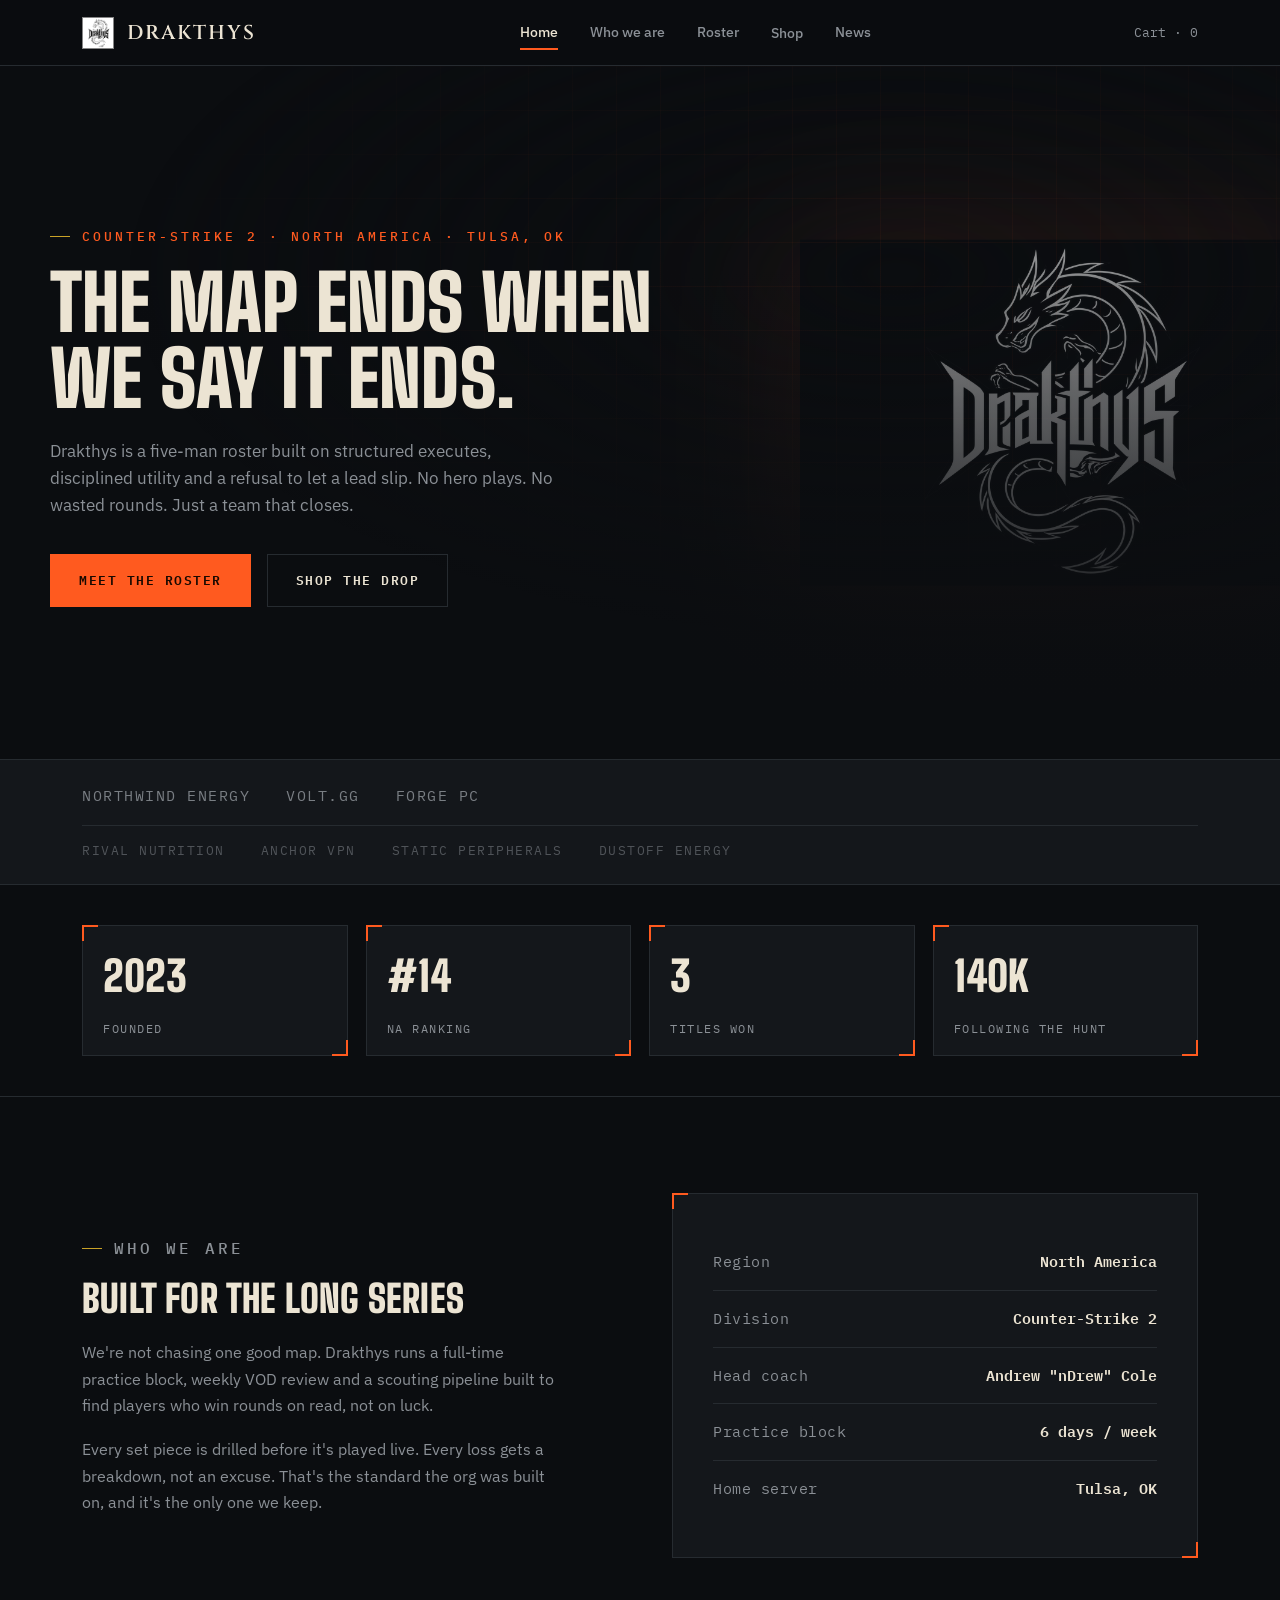
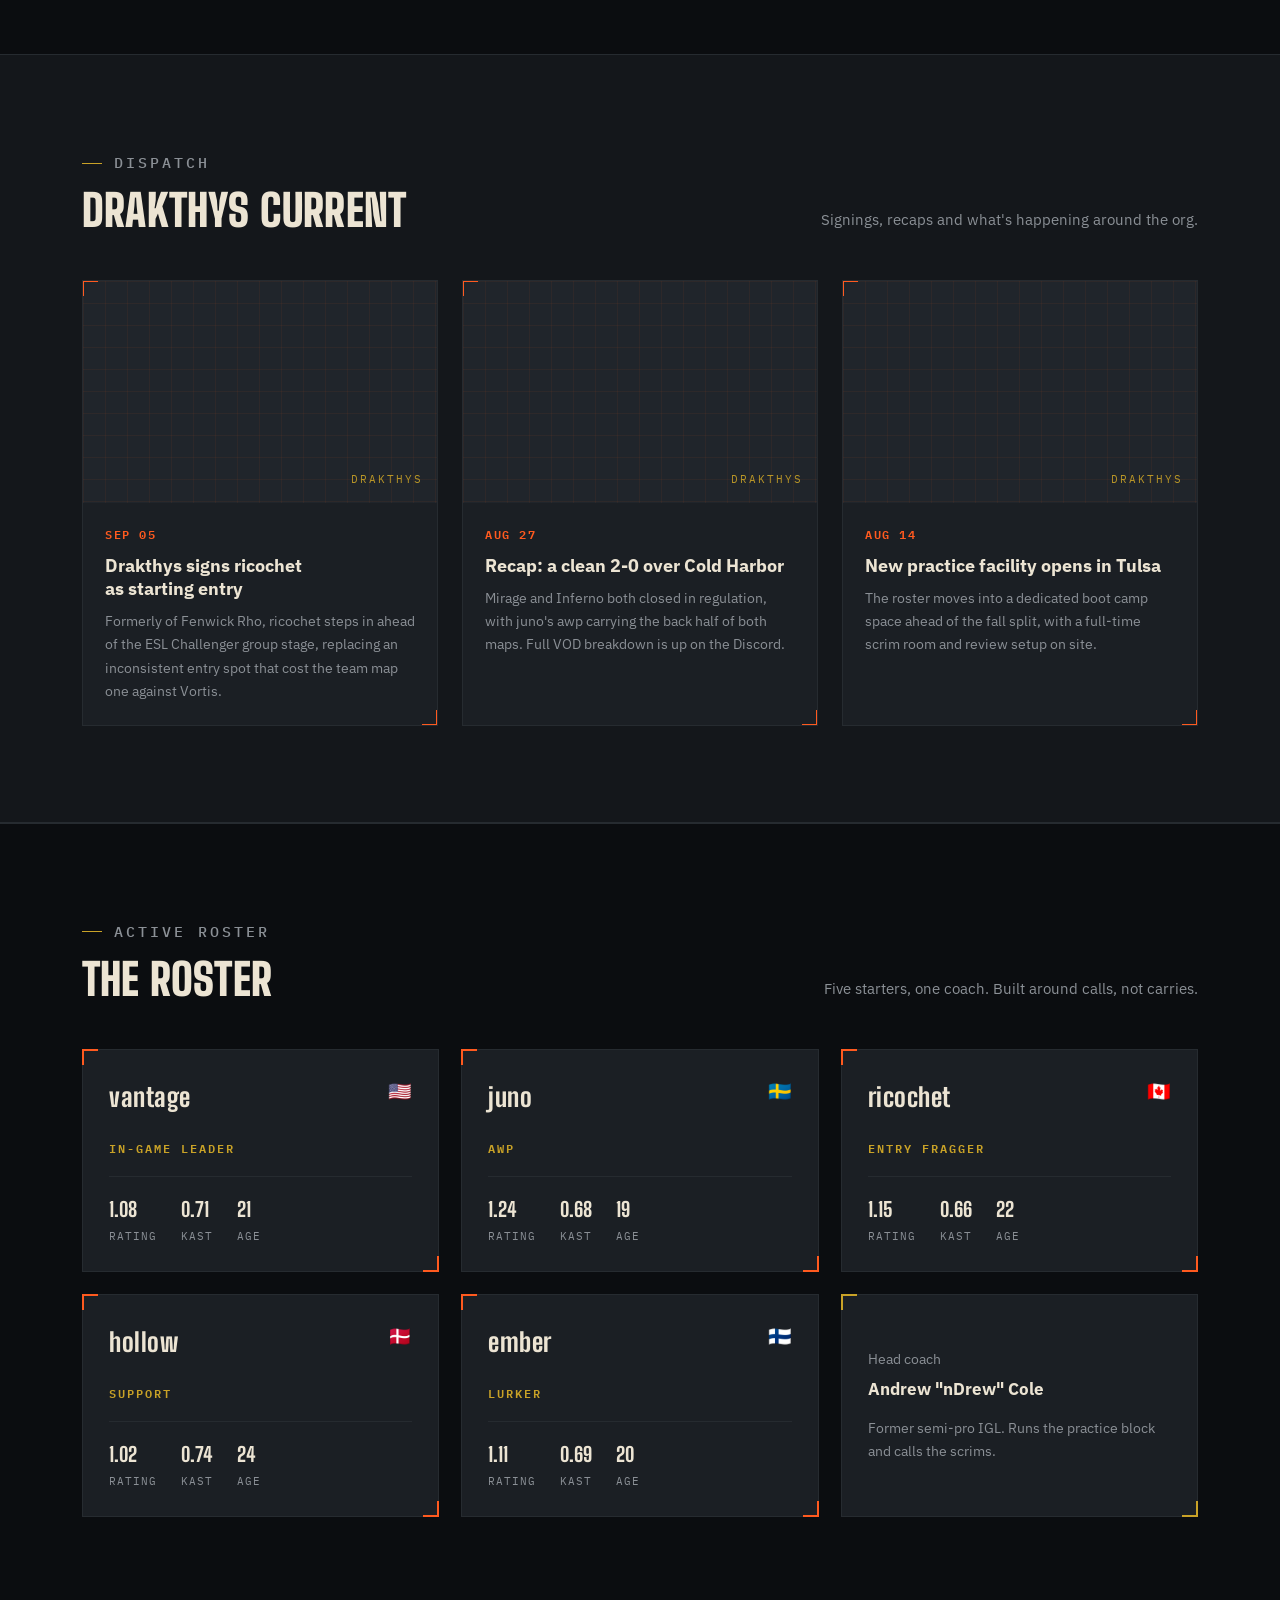
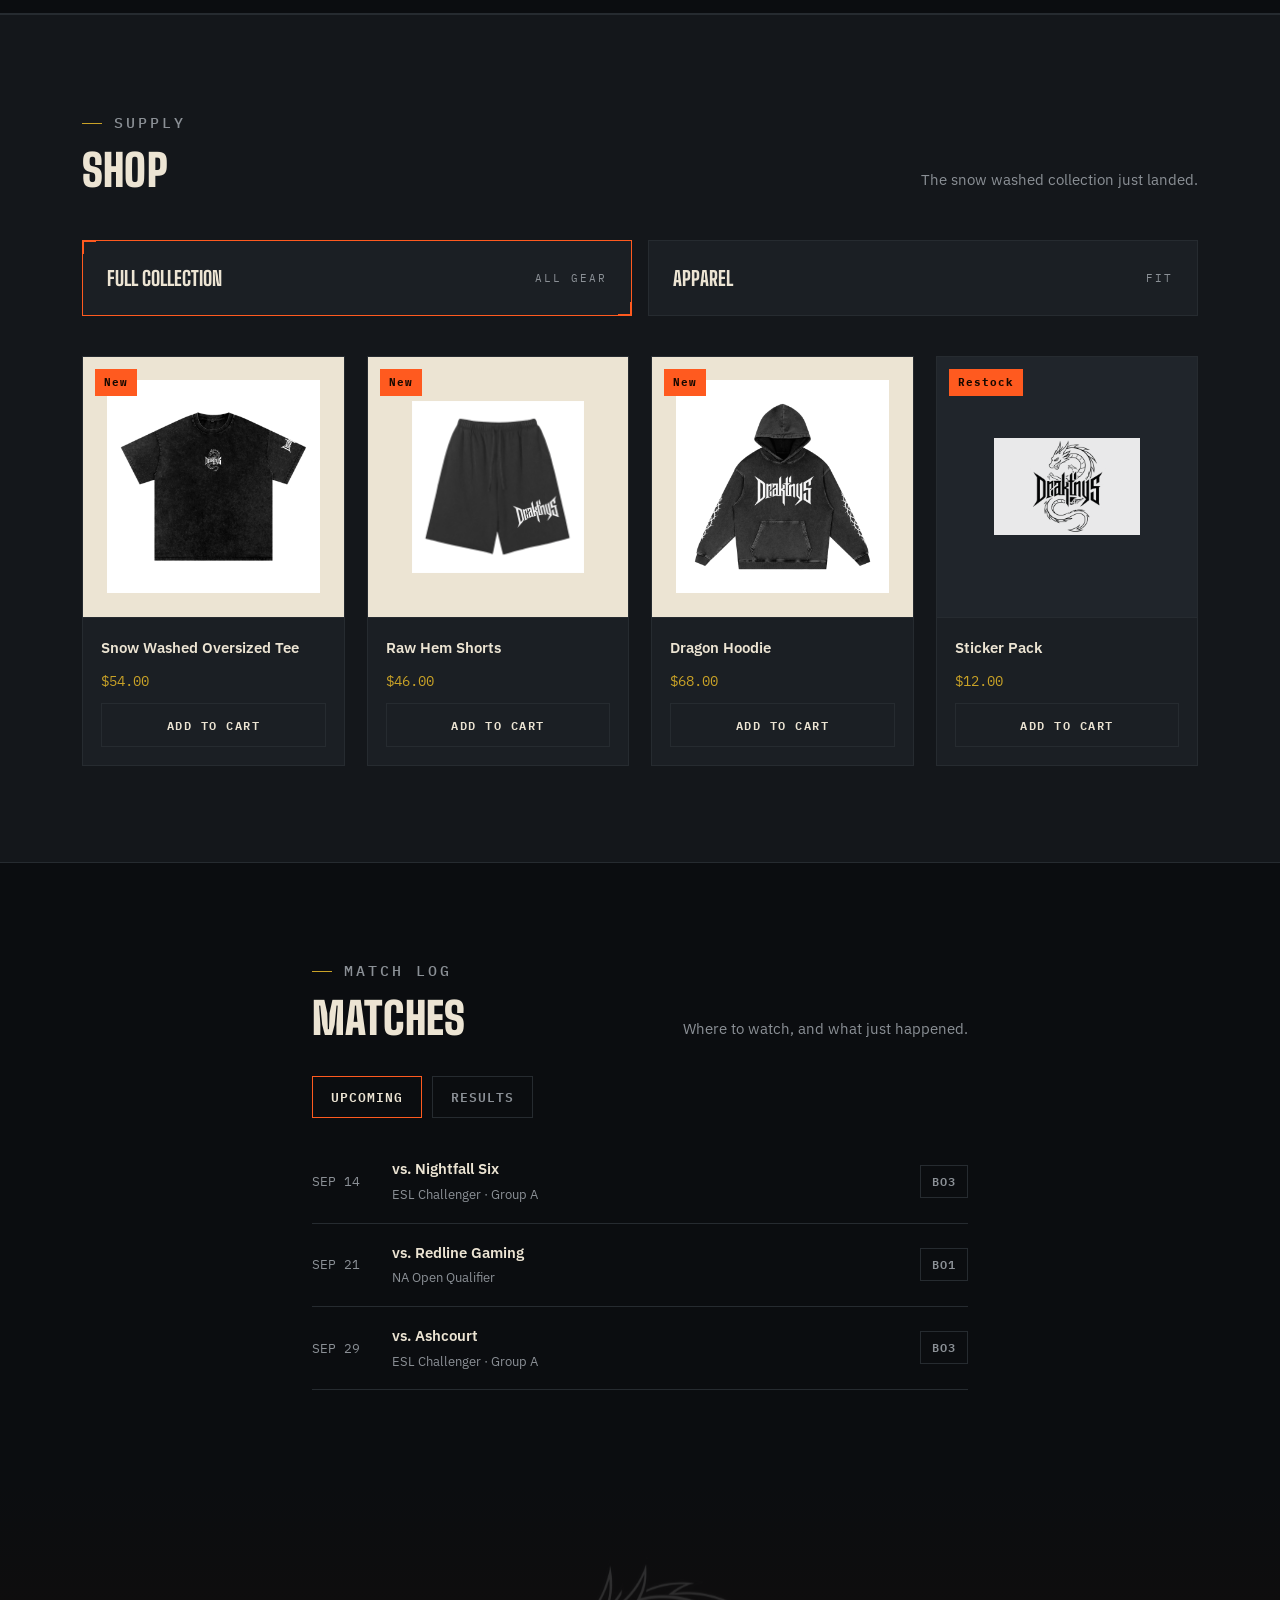
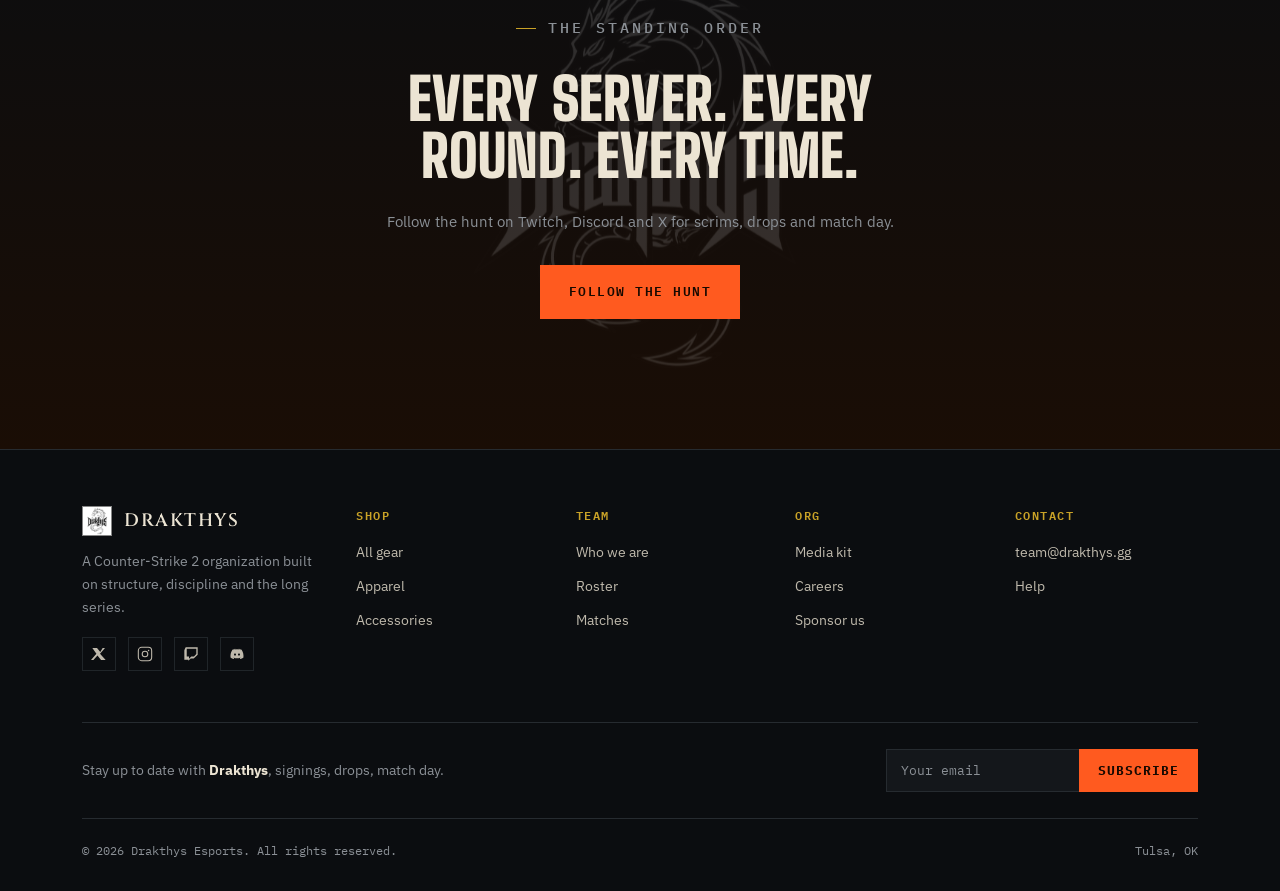
==== commit 8c85ebbf: "Redesign: original 'field dossier' visual identity Full custom redesign replacing the generic red/bl" ====
--- a/preview-ghl-2file.html
+++ b/preview-ghl-2file.html
@@ -5,241 +5,304 @@
 <meta name="viewport" content="width=device-width, initial-scale=1.0">
 <title>Drakthys — GHL (2-file) preview</title>
 <style>
-@import url('https://fonts.googleapis.com/css2?family=Anton&family=Inter:ital,wght@0,400;0,600;0,700;0,800;1,400&display=swap');
+@import url('https://fonts.googleapis.com/css2?family=Big+Shoulders+Display:wght@700;800;900&family=Cinzel:wght@500;600&family=IBM+Plex+Mono:wght@400;500;600&family=IBM+Plex+Sans:wght@400;500;600;700&display=swap');
 
 :root{
-    --black: #0a0a0b;
-    --panel: #111113;
-    --panel-2: #16161a;
-    --panel-3: #1c1c20;
-    --line: #29292e;
-    --white: #f2f0ec;
-    --mute: #8d8e94;
-    --crimson: #c4122f;
-    --crimson-dim: #7c0d1f;
-    --green: #4ac07a;
-  }
-  *{margin:0;padding:0;box-sizing:border-box;}
-  html{scroll-behavior:smooth;}
-  body{background:var(--black);color:var(--white);font-family:'Inter',sans-serif;font-weight:400;line-height:1.6;-webkit-font-smoothing:antialiased;}
-  img{max-width:100%;display:block;}
-  a{color:inherit;text-decoration:none;}
-  .wrap{max-width:1180px;margin:0 auto;padding:0 32px;}
-  h1,h2,h3{font-family:'Anton',sans-serif;font-weight:400;letter-spacing:0.3px;line-height:1.05;}
-
-  .btn{display:inline-flex;align-items:center;gap:10px;padding:14px 26px;font-family:'Inter',sans-serif;font-weight:700;font-size:14.5px;border:1px solid var(--white);color:var(--white);background:transparent;clip-path:polygon(0 0, calc(100% - 12px) 0, 100% 12px, 100% 100%, 12px 100%, 0 calc(100% - 12px));cursor:pointer;transition:background .18s ease, color .18s ease, border-color .18s ease;}
-  .btn:hover{background:var(--white);color:var(--black);}
-  .btn.solid{background:var(--crimson);border-color:var(--crimson);color:var(--white);}
-  .btn.solid:hover{background:#a30f27;border-color:#a30f27;color:var(--white);}
-  .btn.small{padding:10px 18px;font-size:13px;}
-
-  /* ---------- NAV ---------- */
-  header{position:sticky;top:0;z-index:100;background:rgba(10,10,11,0.92);backdrop-filter:blur(6px);border-bottom:1px solid var(--line);}
-  .nav{display:flex;align-items:center;justify-content:space-between;padding:16px 32px;max-width:1180px;margin:0 auto;}
-  .brand{display:flex;align-items:center;gap:12px;}
-  .brand img{height:40px;width:40px;object-fit:cover;border-radius:50%;filter:invert(1) grayscale(1);}
-  .brand span{font-family:'Anton',sans-serif;font-size:22px;letter-spacing:1px;}
-  .navlinks{display:flex;align-items:center;gap:34px;}
-  .navlinks a{font-size:14.5px;font-weight:600;color:var(--mute);transition:color .15s ease;position:relative;}
-  .navlinks a:hover, .navlinks a.active{color:var(--white);}
-  .navlinks a.active::after{content:'';position:absolute;left:0;right:0;bottom:-6px;height:2px;background:var(--crimson);}
-  .navitem{position:relative;}
-  .subnav{
-    position:absolute;top:calc(100% + 18px);left:50%;transform:translateX(-50%);
-    background:var(--panel);border:1px solid var(--line);min-width:170px;
-    opacity:0;pointer-events:none;transition:opacity .15s ease, top .15s ease;
-    padding:8px 0;
-  }
-  .navitem:hover .subnav{opacity:1;pointer-events:auto;top:calc(100% + 10px);}
-  .subnav a{display:block;padding:10px 18px;font-size:13.5px;color:var(--mute);}
-  .subnav a:hover{color:var(--white);background:var(--panel-2);}
-  .navcta{display:flex;align-items:center;gap:16px;}
-  .cart-count{font-size:13px;color:var(--mute);}
-  .burger{display:none;flex-direction:column;gap:5px;background:none;border:none;cursor:pointer;padding:6px;}
-  .burger span{width:24px;height:2px;background:var(--white);display:block;}
-
-  /* ---------- HERO (single full-bleed banner) ---------- */
-  .hero{position:relative;border-bottom:1px solid var(--line);overflow:hidden;min-height:520px;display:flex;align-items:flex-end;}
-  .hero-bg{position:absolute;inset:0;background:radial-gradient(circle at 78% 32%, #1c1c20 0%, var(--black) 62%);}
-  .hero-bg::before{content:'';position:absolute;inset:0;background:repeating-linear-gradient(115deg, rgba(242,240,236,0.025) 0 2px, transparent 2px 40px);}
-  .hero-emblem{position:absolute;top:50%;right:-40px;transform:translateY(-50%);width:520px;opacity:.9;filter:drop-shadow(0 0 60px rgba(196,18,47,0.18));}
-  .hero-scrim{position:absolute;inset:0;background:linear-gradient(0deg, var(--black) 8%, rgba(10,10,11,0.55) 42%, transparent 72%);}
-  .hero-content{position:relative;z-index:2;padding:64px 0 56px;width:100%;}
-  .hero-content p.kicker{color:var(--crimson);font-weight:700;font-size:14px;margin-bottom:16px;}
-  .hero-content h1{font-size:clamp(38px, 6vw, 78px);text-transform:uppercase;max-width:720px;}
-  .hero-content p.lede{margin-top:20px;max-width:520px;color:var(--mute);font-size:16.5px;}
-  .hero-actions{display:flex;gap:16px;margin-top:32px;flex-wrap:wrap;}
-
-  /* ---------- PARTNER STRIP (two-tier) ---------- */
-  .partners{border-bottom:1px solid var(--line);background:var(--panel);padding:24px 0;}
-  .partners .wrap{display:flex;flex-direction:column;gap:16px;}
-  .partner-tier{display:flex;align-items:center;gap:36px;flex-wrap:wrap;}
-  .partner-tier.primary span{font-size:17px;opacity:.85;}
-  .partner-tier.secondary span{font-size:13.5px;opacity:.55;}
-  .partner-row span{font-family:'Anton',sans-serif;letter-spacing:1px;color:var(--mute);transition:opacity .15s ease, color .15s ease;}
-  .partner-tier span:hover{opacity:1;color:var(--white);}
-  .partner-tier.secondary{border-top:1px solid var(--line);padding-top:14px;}
-
-  /* ---------- STAT STRIP ---------- */
-  .stats{border-bottom:1px solid var(--line);}
-  .stats .wrap{display:grid;grid-template-columns:repeat(4,1fr);padding:34px 32px;}
-  .stat{text-align:center;border-left:1px solid var(--line);padding:0 12px;}
-  .stat:first-child{border-left:none;}
-  .stat .num{font-family:'Anton',sans-serif;font-size:clamp(28px,3.4vw,42px);color:var(--white);}
-  .stat .lbl{color:var(--mute);font-size:13px;margin-top:6px;}
-
-  section{padding:88px 0;}
-  .sec-head{display:flex;justify-content:space-between;align-items:flex-end;gap:24px;margin-bottom:44px;flex-wrap:wrap;}
-  .sec-head h2{font-size:clamp(30px,3.6vw,44px);text-transform:uppercase;}
-  .sec-head p{color:var(--mute);max-width:420px;font-size:15px;}
-
-  /* ---------- ABOUT ---------- */
-  .about .wrap{display:grid;grid-template-columns:1fr 1fr;gap:64px;align-items:center;}
-  .about-text p{color:var(--mute);margin-bottom:18px;font-size:16px;max-width:480px;}
-  .about-text p:last-of-type{margin-bottom:0;}
-  .about-panel{background:var(--panel);border:1px solid var(--line);padding:40px;clip-path:polygon(0 0, calc(100% - 24px) 0, 100% 24px, 100% 100%, 24px 100%, 0 calc(100% - 24px));}
-  .about-panel ul{list-style:none;}
-  .about-panel li{display:flex;justify-content:space-between;padding:16px 0;border-bottom:1px solid var(--line);font-size:15px;}
-  .about-panel li:last-child{border-bottom:none;}
-  .about-panel li span:first-child{color:var(--mute);}
-  .about-panel li span:last-child{font-weight:700;}
-
-  /* ---------- NEWS (magazine cards) ---------- */
-  .news{background:var(--panel);border-top:1px solid var(--line);border-bottom:1px solid var(--line);}
-  .news-grid{display:grid;grid-template-columns:repeat(3,1fr);gap:24px;}
-  .news-card{background:var(--panel-2);border:1px solid var(--line);overflow:hidden;transition:transform .18s ease, border-color .18s ease;}
-  .news-card:hover{transform:translateY(-4px);border-color:var(--crimson);}
-  .news-img{aspect-ratio:16/10;position:relative;background:radial-gradient(circle at 30% 20%, #1e1e22, var(--panel-2) 75%);overflow:hidden;}
-  .news-img::before{content:'';position:absolute;inset:0;background:repeating-linear-gradient(115deg, rgba(242,240,236,0.03) 0 2px, transparent 2px 32px);}
-  .news-img .mark{position:absolute;bottom:14px;right:14px;font-family:'Anton',sans-serif;font-size:13px;color:var(--crimson);opacity:.9;}
-  .news-body{padding:22px;}
-  .news-body .date{color:var(--crimson);font-size:12px;font-weight:700;margin-bottom:10px;}
-  .news-body h3{font-size:19px;text-transform:none;margin-bottom:10px;}
-  .news-body p{color:var(--mute);font-size:14px;}
-
-  /* ---------- ROSTER ---------- */
-  .roster{border-top:1px solid var(--line);border-bottom:1px solid var(--line);}
-  .roster-grid{display:grid;grid-template-columns:repeat(3,1fr);gap:22px;}
-  .player{background:var(--panel-2);border:1px solid var(--line);padding:26px;clip-path:polygon(0 0, calc(100% - 18px) 0, 100% 18px, 100% 100%, 18px 100%, 0 calc(100% - 18px));transition:border-color .18s ease, transform .18s ease;}
-  .player:hover{border-color:var(--crimson);transform:translateY(-3px);}
-  .player-top{display:flex;justify-content:space-between;align-items:flex-start;margin-bottom:22px;}
-  .player-tag{font-family:'Anton',sans-serif;font-size:26px;}
-  .player-flag{font-size:20px;}
-  .player-role{color:var(--crimson);font-size:13px;font-weight:700;margin-bottom:16px;}
-  .player-stats{display:flex;gap:24px;border-top:1px solid var(--line);padding-top:16px;}
-  .player-stats div span{display:block;}
-  .player-stats .v{font-family:'Anton',sans-serif;font-size:20px;}
-  .player-stats .k{color:var(--mute);font-size:12px;}
-
-  /* ---------- SHOP (category tiles + grid) ---------- */
-  .shop{background:var(--panel);border-top:1px solid var(--line);border-bottom:1px solid var(--line);}
-  .shop-tiles{display:grid;grid-template-columns:1fr 1fr;gap:22px;margin-bottom:40px;}
-  .shop-tile{
-    position:relative;height:150px;background:var(--panel-2);border:1px solid var(--line);
-    display:flex;align-items:center;padding:0 32px;cursor:pointer;overflow:hidden;
-    clip-path:polygon(0 0, calc(100% - 20px) 0, 100% 20px, 100% 100%, 20px 100%, 0 calc(100% - 20px));
-    transition:border-color .18s ease;
-  }
-  .shop-tile:hover, .shop-tile.active{border-color:var(--crimson);}
-  .shop-tile span.wm{position:absolute;right:-6px;bottom:-30px;font-family:'Anton',sans-serif;font-size:96px;color:var(--line);opacity:.5;letter-spacing:1px;user-select:none;}
-  .shop-tile span.label{position:relative;z-index:1;font-family:'Anton',sans-serif;font-size:24px;text-transform:uppercase;}
-  .shop-grid{display:grid;grid-template-columns:repeat(4,1fr);gap:22px;}
-  .product{background:var(--panel-2);border:1px solid var(--line);overflow:hidden;display:flex;flex-direction:column;transition:opacity .2s ease;}
-  .product.hide{display:none;}
-  .product-img{aspect-ratio:1/1;background:linear-gradient(135deg, var(--panel-2) 0%, #1c1c20 60%, var(--panel-2) 100%);display:flex;align-items:center;justify-content:center;border-bottom:1px solid var(--line);position:relative;}
-  .product-img img{width:56%;opacity:.9;filter:invert(1) grayscale(1);}
-  .product-tag{position:absolute;top:12px;left:12px;background:var(--crimson);color:var(--white);font-size:11px;font-weight:700;padding:4px 8px;}
-  .product-info{padding:18px;display:flex;flex-direction:column;gap:10px;flex:1;}
-  .product-info h4{font-size:15.5px;font-weight:700;}
-  .product-info .price{color:var(--mute);font-size:14px;}
-  .product-info .btn{margin-top:auto;justify-content:center;width:100%;}
-  .product-img.photo{background:var(--white);}
-  .product-img.photo .swap-wrap{position:relative;width:82%;height:82%;}
-  .product-img.photo .swap-wrap img{position:absolute;inset:0;width:100%;height:100%;object-fit:contain;filter:none;opacity:1;transition:opacity .3s ease;}
-  .product-img.photo .swap-wrap img.back{opacity:0;}
-  .product-img.photo:hover .swap-wrap img.front{opacity:0;}
-  .product-img.photo:hover .swap-wrap img.back{opacity:1;}
-
-  /* ---------- MATCHES ---------- */
-  .matches .wrap{max-width:720px;}
-  .match-tabs{display:flex;gap:10px;margin-bottom:22px;}
-  .match-tab{background:none;border:1px solid var(--line);color:var(--mute);font-size:13px;font-weight:700;padding:8px 16px;cursor:pointer;transition:border-color .15s ease, color .15s ease;}
-  .match-tab.active{border-color:var(--crimson);color:var(--white);}
-  .match-panel{display:none;}
-  .match-panel.active{display:block;}
-  .m-row{display:grid;grid-template-columns:auto 1fr auto;gap:16px;align-items:center;padding:16px 0;border-bottom:1px solid var(--line);}
-  .m-date{color:var(--mute);font-size:13px;width:64px;}
-  .m-mid .opp{font-weight:700;font-size:15px;}
-  .m-mid .evt{color:var(--mute);font-size:13px;margin-top:2px;}
-  .m-score{font-family:'Anton',sans-serif;font-size:18px;}
-  .m-score.win{color:var(--green);}
-  .m-score.loss{color:var(--crimson);}
-  .m-tag{font-size:12px;font-weight:700;padding:5px 10px;border:1px solid var(--line);color:var(--mute);}
-
-  /* ---------- CLOSING STATEMENT BAND ---------- */
-  .statement{
-    position:relative;text-align:center;padding:120px 0;overflow:hidden;
-    background:linear-gradient(180deg, var(--black) 0%, #1a0509 100%);
-    border-bottom:1px solid var(--line);
-  }
-  .statement img{
-    position:absolute;top:50%;left:50%;transform:translate(-50%,-50%);
-    width:640px;opacity:.06;filter:invert(1) grayscale(1);pointer-events:none;
-  }
-  .statement h2{position:relative;z-index:1;font-size:clamp(30px,5vw,58px);text-transform:uppercase;max-width:760px;margin:0 auto 26px;}
-  .statement p{position:relative;z-index:1;color:var(--mute);font-size:15px;margin-bottom:30px;}
-  .statement .btn{position:relative;z-index:1;}
-
-  /* ---------- FOOTER ---------- */
-  footer{padding:56px 0 0;}
-  .foot-top{display:grid;grid-template-columns:1.3fr 1fr 1fr 1fr 1fr;gap:36px;padding-bottom:40px;border-bottom:1px solid var(--line);}
-  .foot-brand{display:flex;align-items:center;gap:12px;margin-bottom:14px;}
-  .foot-brand img{height:34px;width:34px;border-radius:50%;object-fit:cover;filter:invert(1) grayscale(1);}
-  .foot-brand span{font-family:'Anton',sans-serif;font-size:19px;}
-  .foot-col p.h{font-weight:700;font-size:13px;margin-bottom:16px;color:var(--mute);}
-  .foot-col a{display:block;font-size:14px;color:var(--white);opacity:.85;margin-bottom:11px;}
-  .foot-col a:hover{opacity:1;color:var(--crimson);}
-  .foot-desc{color:var(--mute);font-size:14px;max-width:260px;}
-  .social-row{display:flex;gap:12px;margin-top:18px;}
-  .social-row a{width:36px;height:36px;border:1px solid var(--line);display:flex;align-items:center;justify-content:center;transition:border-color .15s ease;}
-  .social-row a:hover{border-color:var(--crimson);}
-  .foot-news{
-    display:flex;justify-content:space-between;align-items:center;gap:20px;
-    padding:26px 0;border-bottom:1px solid var(--line);flex-wrap:wrap;
-  }
-  .foot-news p{font-size:13.5px;color:var(--mute);}
-  .foot-news p strong{color:var(--white);}
-  .foot-news-form{display:flex;gap:0;min-width:260px;}
-  .foot-news-form input{flex:1;padding:11px 14px;border:1px solid var(--line);border-right:none;background:var(--panel);color:var(--white);font-family:'Inter',sans-serif;font-size:13px;}
-  .foot-news-form input::placeholder{color:var(--mute);}
-  .foot-news-form button{padding:0 18px;border:1px solid var(--white);background:var(--white);color:var(--black);font-weight:800;font-size:13px;cursor:pointer;}
-  .foot-bottom{display:flex;justify-content:space-between;align-items:center;padding:22px 0 30px;color:var(--mute);font-size:13px;flex-wrap:wrap;gap:10px;}
-
-  @media (max-width: 940px){
-    .foot-top{grid-template-columns:1fr 1fr 1fr;}
-    .hero{min-height:auto;}
-    .hero-emblem{width:340px;opacity:.5;}
-  }
-  @media (max-width: 880px){
-    .navlinks{position:absolute;top:100%;left:0;right:0;background:var(--black);flex-direction:column;align-items:flex-start;gap:0;border-top:1px solid var(--line);max-height:0;overflow:hidden;transition:max-height .25s ease;}
-    .navlinks.open{max-height:400px;}
-    .navlinks a{padding:16px 32px;width:100%;border-bottom:1px solid var(--line);}
-    .navitem .subnav{position:static;opacity:1;pointer-events:auto;border:none;transform:none;padding:0 0 0 16px;background:none;}
-    .burger{display:flex;}
-    .about .wrap{grid-template-columns:1fr;}
-    .roster-grid{grid-template-columns:1fr;}
-    .news-grid{grid-template-columns:1fr;}
-    .shop-tiles{grid-template-columns:1fr;}
-    .shop-grid{grid-template-columns:repeat(2,1fr);}
-    .foot-top{grid-template-columns:1fr 1fr;}
-    .foot-news{flex-direction:column;align-items:flex-start;}
-  }
-  @media (max-width: 520px){
-    .shop-grid{grid-template-columns:1fr;}
-    .foot-top{grid-template-columns:1fr;}
-    .wrap{padding:0 20px;}
-    .partner-tier{gap:22px;}
-  }
+  --ink: #0b0d10;
+  --panel: #14171b;
+  --panel-2: #1b1f24;
+  --panel-3: #20252b;
+  --line: #262b30;
+  --paper: #ece4d3;
+  --mute: #8b9096;
+  --ember: #ff5a1f;
+  --ember-dim: #c73f10;
+  --brass: #c9a227;
+  --win: #5fe3a6;
+  --loss: #d1493d;
+}
+*{margin:0;padding:0;box-sizing:border-box;}
+html{scroll-behavior:smooth;}
+body{background:var(--ink);color:var(--paper);font-family:'IBM Plex Sans',sans-serif;font-weight:400;line-height:1.65;-webkit-font-smoothing:antialiased;}
+img{max-width:100%;display:block;}
+a{color:inherit;text-decoration:none;}
+.wrap{max-width:1180px;margin:0 auto;padding:0 32px;}
+h1,h2,h3{font-family:'Big Shoulders Display',sans-serif;font-weight:900;letter-spacing:.2px;line-height:.98;text-transform:uppercase;text-wrap:balance;}
+code,.mono{font-family:'IBM Plex Mono',ui-monospace,monospace;}
+
+/* ---------- eyebrow / dossier labels ---------- */
+.eyebrow{
+  display:flex;align-items:center;gap:12px;
+  font-family:'IBM Plex Mono',monospace;font-size:12px;font-weight:500;letter-spacing:3px;
+  text-transform:uppercase;color:var(--ember);margin-bottom:14px;
+}
+.eyebrow::before{content:'';width:20px;height:1px;background:var(--brass);flex:none;}
+.wordmark{font-family:'Cinzel',serif;font-weight:600;letter-spacing:1.5px;}
+
+/* ---------- corner-bracket frame, used on cards/panels/badges ---------- */
+.bracket{position:relative;}
+.bracket::before,.bracket::after{content:'';position:absolute;width:14px;height:14px;pointer-events:none;z-index:2;}
+.bracket::before{top:-1px;left:-1px;border-top:2px solid var(--ember);border-left:2px solid var(--ember);}
+.bracket::after{bottom:-1px;right:-1px;border-bottom:2px solid var(--ember);border-right:2px solid var(--ember);}
+.bracket.brass::before,.bracket.brass::after{border-color:var(--brass);}
+
+/* ---------- buttons ---------- */
+.btn{
+  position:relative;display:inline-flex;align-items:center;gap:10px;
+  padding:15px 28px;font-family:'IBM Plex Mono',monospace;font-weight:600;font-size:13px;letter-spacing:1.5px;
+  text-transform:uppercase;border:1px solid var(--line);color:var(--paper);background:transparent;
+  cursor:pointer;transition:border-color .18s ease,background .18s ease,color .18s ease;
+}
+.btn::before,.btn::after{content:'';position:absolute;width:10px;height:10px;opacity:0;transition:opacity .18s ease;}
+.btn::before{top:-1px;left:-1px;border-top:2px solid var(--ember);border-left:2px solid var(--ember);}
+.btn::after{bottom:-1px;right:-1px;border-bottom:2px solid var(--ember);border-right:2px solid var(--ember);}
+.btn:hover{border-color:var(--ember);}
+.btn:hover::before,.btn:hover::after{opacity:1;}
+.btn.solid{background:var(--ember);border-color:var(--ember);color:#180900;}
+.btn.solid:hover{background:#ff7a45;border-color:#ff7a45;}
+.btn.solid::before,.btn.solid::after{border-color:#180900;}
+.btn.small{padding:11px 18px;font-size:12px;}
+
+/* ---------- NAV ---------- */
+header{position:sticky;top:0;z-index:100;background:rgba(11,13,16,0.9);backdrop-filter:blur(8px);border-bottom:1px solid var(--line);}
+.nav{display:flex;align-items:center;justify-content:space-between;padding:16px 32px;max-width:1180px;margin:0 auto;}
+.brand{display:flex;align-items:center;gap:13px;}
+.brand img{height:32px;width:32px;object-fit:cover;filter:invert(1) grayscale(1);border:1px solid var(--ember);}
+.brand span{font-family:'Cinzel',serif;font-size:20px;font-weight:600;letter-spacing:2px;}
+.navlinks{display:flex;align-items:center;gap:32px;}
+.navlinks a{font-family:'IBM Plex Sans',sans-serif;font-size:14px;font-weight:500;color:var(--mute);transition:color .15s ease;position:relative;}
+.navlinks a:hover, .navlinks a.active{color:var(--paper);}
+.navlinks a.active::after{content:'';position:absolute;left:0;right:0;bottom:-6px;height:2px;background:var(--ember);}
+.navitem{position:relative;}
+.subnav{
+  position:absolute;top:calc(100% + 18px);left:50%;transform:translateX(-50%);
+  background:var(--panel);border:1px solid var(--line);min-width:170px;
+  opacity:0;pointer-events:none;transition:opacity .15s ease, top .15s ease;
+  padding:8px 0;
+}
+.navitem:hover .subnav{opacity:1;pointer-events:auto;top:calc(100% + 10px);}
+.subnav a{display:block;padding:10px 18px;font-size:13px;color:var(--mute);}
+.subnav a:hover{color:var(--paper);background:var(--panel-2);}
+.navcta{display:flex;align-items:center;gap:18px;}
+.cart-count{font-family:'IBM Plex Mono',monospace;font-size:12.5px;color:var(--mute);}
+.burger{display:none;flex-direction:column;gap:5px;background:none;border:none;cursor:pointer;padding:6px;}
+.burger span{width:22px;height:2px;background:var(--paper);display:block;}
+
+/* ---------- HERO ---------- */
+.hero{position:relative;border-bottom:1px solid var(--line);overflow:hidden;min-height:560px;display:flex;align-items:flex-end;}
+.hero-bg{
+  position:absolute;inset:0;
+  background-image:
+    linear-gradient(rgba(255,90,31,.05) 1px, transparent 1px),
+    linear-gradient(90deg, rgba(255,90,31,.05) 1px, transparent 1px);
+  background-size:44px 44px;
+  background-color:var(--ink);
+  -webkit-mask-image:radial-gradient(ellipse 80% 70% at 70% 30%, #000 0%, transparent 75%);
+  mask-image:radial-gradient(ellipse 80% 70% at 70% 30%, #000 0%, transparent 75%);
+}
+.hero-bg::after{
+  content:'';position:absolute;left:0;right:0;height:120px;top:-120px;
+  background:linear-gradient(180deg, transparent, rgba(255,90,31,.10), transparent);
+  animation:scan 9s linear infinite;
+}
+@media (prefers-reduced-motion: reduce){ .hero-bg::after{ animation:none; display:none; } }
+@keyframes scan{ 0%{top:-120px;} 100%{top:100%;} }
+.hero-emblem{
+  position:absolute;top:50%;right:-40px;transform:translateY(-50%);width:520px;
+  opacity:.55;mix-blend-mode:screen;
+  filter:drop-shadow(0 0 70px rgba(255,90,31,.20));
+}
+.hero-scrim{position:absolute;inset:0;background:linear-gradient(0deg, var(--ink) 8%, rgba(11,13,16,0.55) 42%, transparent 72%);}
+.hero-content{position:relative;z-index:2;padding:64px 0 56px;width:100%;}
+.hero-content p.kicker{font-family:'IBM Plex Mono',monospace;color:var(--ember);font-weight:500;font-size:13px;letter-spacing:3px;text-transform:uppercase;margin-bottom:18px;display:flex;align-items:center;gap:12px;}
+.hero-content p.kicker::before{content:'';width:20px;height:1px;background:var(--brass);}
+.hero-content h1{font-size:clamp(38px, 6vw, 80px);max-width:740px;}
+.hero-content p.lede{margin-top:22px;max-width:520px;color:var(--mute);font-size:16.5px;}
+.hero-actions{display:flex;gap:16px;margin-top:34px;flex-wrap:wrap;}
+
+/* ---------- PARTNER STRIP ---------- */
+.partners{border-bottom:1px solid var(--line);background:var(--panel);padding:24px 0;}
+.partners .wrap{display:flex;flex-direction:column;gap:16px;}
+.partner-tier{display:flex;align-items:center;gap:36px;flex-wrap:wrap;}
+.partner-tier.primary span{font-size:15px;opacity:.85;}
+.partner-tier.secondary span{font-size:12.5px;opacity:.5;}
+.partner-tier span{font-family:'IBM Plex Mono',monospace;letter-spacing:1.5px;color:var(--mute);transition:opacity .15s ease, color .15s ease;}
+.partner-tier span:hover{opacity:1;color:var(--paper);}
+.partner-tier.secondary{border-top:1px solid var(--line);padding-top:14px;}
+
+/* ---------- STAT STRIP ---------- */
+.stats{border-bottom:1px solid var(--line);padding:40px 0;}
+.stats .wrap{display:grid;grid-template-columns:repeat(4,1fr);gap:18px;}
+.stat{text-align:left;padding:16px 20px;background:var(--panel);border:1px solid var(--line);}
+.stat .num{font-family:'Big Shoulders Display',sans-serif;font-weight:900;font-size:clamp(28px,3.4vw,42px);color:var(--paper);}
+.stat .lbl{font-family:'IBM Plex Mono',monospace;color:var(--mute);font-size:11.5px;letter-spacing:1.5px;text-transform:uppercase;margin-top:8px;}
+
+section{padding:96px 0;}
+.sec-head{display:flex;justify-content:space-between;align-items:flex-end;gap:24px;margin-bottom:48px;flex-wrap:wrap;}
+.sec-head h2{font-size:clamp(30px,3.6vw,44px);}
+.sec-head p{color:var(--mute);max-width:400px;font-size:14.5px;}
+
+/* ---------- ABOUT ---------- */
+.about .wrap{display:grid;grid-template-columns:1fr 1fr;gap:64px;align-items:center;}
+.about-text h2{font-size:clamp(28px,3.4vw,38px);margin-bottom:22px;}
+.about-text p{color:var(--mute);margin-bottom:18px;font-size:16px;max-width:480px;}
+.about-text p:last-of-type{margin-bottom:0;}
+.about-panel{background:var(--panel);border:1px solid var(--line);padding:40px;position:relative;}
+.about-panel ul{list-style:none;}
+.about-panel li{display:flex;justify-content:space-between;padding:16px 0;border-bottom:1px solid var(--line);font-size:14.5px;font-family:'IBM Plex Mono',monospace;}
+.about-panel li:last-child{border-bottom:none;}
+.about-panel li span:first-child{color:var(--mute);letter-spacing:.5px;}
+.about-panel li span:last-child{font-weight:600;color:var(--paper);}
+
+/* ---------- NEWS ---------- */
+.news{background:var(--panel);border-top:1px solid var(--line);border-bottom:1px solid var(--line);}
+.news-grid{display:grid;grid-template-columns:repeat(3,1fr);gap:24px;}
+.news-card{background:var(--panel-2);border:1px solid var(--line);overflow:hidden;transition:transform .18s ease, border-color .18s ease;position:relative;}
+.news-card:hover{transform:translateY(-4px);border-color:var(--ember);}
+.news-img{aspect-ratio:16/10;position:relative;background:var(--panel-3);overflow:hidden;}
+.news-img::before{
+  content:'';position:absolute;inset:0;
+  background-image:linear-gradient(rgba(255,90,31,.06) 1px, transparent 1px),linear-gradient(90deg, rgba(255,90,31,.06) 1px, transparent 1px);
+  background-size:22px 22px;
+}
+.news-img .mark{position:absolute;bottom:14px;right:14px;font-family:'IBM Plex Mono',monospace;font-size:11px;letter-spacing:2px;color:var(--brass);opacity:.9;}
+.news-body{padding:22px;}
+.news-body .date{font-family:'IBM Plex Mono',monospace;color:var(--ember);font-size:11.5px;font-weight:600;letter-spacing:1.5px;margin-bottom:10px;}
+.news-body h3{font-family:'IBM Plex Sans',sans-serif;font-weight:700;font-size:18px;text-transform:none;letter-spacing:0;margin-bottom:10px;line-height:1.3;}
+.news-body p{color:var(--mute);font-size:14px;}
+
+/* ---------- ROSTER ---------- */
+.roster{border-top:1px solid var(--line);border-bottom:1px solid var(--line);}
+.roster-grid{display:grid;grid-template-columns:repeat(3,1fr);gap:22px;}
+.player{background:var(--panel-2);border:1px solid var(--line);padding:26px;position:relative;transition:border-color .18s ease, transform .18s ease;}
+.player:hover{border-color:var(--ember);transform:translateY(-3px);}
+.player-top{display:flex;justify-content:space-between;align-items:flex-start;margin-bottom:20px;}
+.player-tag{font-family:'Big Shoulders Display',sans-serif;font-weight:800;font-size:26px;letter-spacing:.5px;}
+.player-flag{font-size:19px;}
+.player-role{font-family:'IBM Plex Mono',monospace;color:var(--brass);font-size:11.5px;font-weight:600;letter-spacing:2px;text-transform:uppercase;margin-bottom:18px;}
+.player-stats{display:flex;gap:24px;border-top:1px solid var(--line);padding-top:16px;}
+.player-stats div span{display:block;}
+.player-stats .v{font-family:'Big Shoulders Display',sans-serif;font-weight:800;font-size:20px;}
+.player-stats .k{font-family:'IBM Plex Mono',monospace;color:var(--mute);font-size:10.5px;letter-spacing:1px;text-transform:uppercase;margin-top:2px;}
+.who{font-family:'IBM Plex Sans',sans-serif;color:var(--mute);font-size:14px;}
+.who strong{color:var(--paper);font-size:17px;display:block;margin-top:4px;}
+
+/* ---------- SHOP ---------- */
+.shop{background:var(--panel);border-top:1px solid var(--line);border-bottom:1px solid var(--line);}
+.shop-tiles{display:grid;grid-template-columns:1fr 1fr;gap:16px;margin-bottom:40px;}
+.shop-tile{
+  position:relative;height:76px;background:var(--panel-2);border:1px solid var(--line);
+  display:flex;align-items:center;justify-content:space-between;padding:0 24px;cursor:pointer;
+  transition:border-color .18s ease;
+}
+.shop-tile:hover, .shop-tile.active{border-color:var(--ember);}
+.shop-tile span.wm{font-family:'IBM Plex Mono',monospace;font-size:11px;letter-spacing:2px;color:var(--mute);}
+.shop-tile span.label{font-family:'Big Shoulders Display',sans-serif;font-weight:800;font-size:20px;text-transform:uppercase;}
+.shop-tile.active::before,.shop-tile.active::after{content:'';position:absolute;width:12px;height:12px;}
+.shop-tile.active::before{top:-1px;left:-1px;border-top:2px solid var(--ember);border-left:2px solid var(--ember);}
+.shop-tile.active::after{bottom:-1px;right:-1px;border-bottom:2px solid var(--ember);border-right:2px solid var(--ember);}
+.shop-grid{display:grid;grid-template-columns:repeat(4,1fr);gap:22px;}
+.product{background:var(--panel-2);border:1px solid var(--line);overflow:hidden;display:flex;flex-direction:column;transition:border-color .18s ease;position:relative;}
+.product:hover{border-color:var(--ember);}
+.product.hide{display:none;}
+.product-img{aspect-ratio:1/1;background:var(--panel-3);display:flex;align-items:center;justify-content:center;border-bottom:1px solid var(--line);position:relative;}
+.product-img img{width:56%;opacity:.9;filter:invert(1) grayscale(1);}
+.product-tag{position:absolute;top:12px;left:12px;z-index:2;background:var(--ember);color:#180900;font-family:'IBM Plex Mono',monospace;font-size:10.5px;font-weight:700;letter-spacing:1px;padding:5px 9px;}
+.product-info{padding:18px;display:flex;flex-direction:column;gap:10px;flex:1;}
+.product-info h4{font-family:'IBM Plex Sans',sans-serif;font-size:15px;font-weight:600;}
+.product-info .price{font-family:'IBM Plex Mono',monospace;color:var(--brass);font-size:14px;}
+.product-info .btn{margin-top:auto;justify-content:center;width:100%;}
+.product-img.photo{background:var(--paper);}
+.product-img.photo .swap-wrap{position:relative;width:82%;height:82%;}
+.product-img.photo .swap-wrap img{position:absolute;inset:0;width:100%;height:100%;object-fit:contain;filter:none;opacity:1;transition:opacity .3s ease;}
+.product-img.photo .swap-wrap img.back{opacity:0;}
+.product-img.photo:hover .swap-wrap img.front{opacity:0;}
+.product-img.photo:hover .swap-wrap img.back{opacity:1;}
+
+/* ---------- MATCHES ---------- */
+.matches .wrap{max-width:720px;}
+.match-tabs{display:flex;gap:10px;margin-bottom:22px;}
+.match-tab{background:none;border:1px solid var(--line);color:var(--mute);font-family:'IBM Plex Mono',monospace;font-size:12.5px;font-weight:600;letter-spacing:1px;text-transform:uppercase;padding:9px 18px;cursor:pointer;transition:border-color .15s ease, color .15s ease;}
+.match-tab.active{border-color:var(--ember);color:var(--paper);}
+.match-panel{display:none;}
+.match-panel.active{display:block;}
+.m-row{display:grid;grid-template-columns:auto 1fr auto;gap:16px;align-items:center;padding:17px 0;border-bottom:1px solid var(--line);}
+.m-date{font-family:'IBM Plex Mono',monospace;color:var(--mute);font-size:12.5px;width:64px;}
+.m-mid .opp{font-family:'IBM Plex Sans',sans-serif;font-weight:600;font-size:15px;}
+.m-mid .evt{color:var(--mute);font-size:13px;margin-top:2px;}
+.m-score{font-family:'Big Shoulders Display',sans-serif;font-weight:800;font-size:19px;}
+.m-score.win{color:var(--win);}
+.m-score.loss{color:var(--loss);}
+.m-tag{font-family:'IBM Plex Mono',monospace;font-size:11.5px;font-weight:600;letter-spacing:1px;padding:6px 11px;border:1px solid var(--line);color:var(--mute);}
+
+/* ---------- CLOSING STATEMENT BAND ---------- */
+.statement{
+  position:relative;text-align:center;padding:130px 0;overflow:hidden;
+  background:linear-gradient(180deg, var(--ink) 0%, #1a0d05 100%);
+  border-bottom:1px solid var(--line);
+}
+.statement img{
+  position:absolute;top:50%;left:50%;transform:translate(-50%,-50%);
+  width:640px;opacity:.14;mix-blend-mode:screen;pointer-events:none;
+}
+.statement .eyebrow{justify-content:center;position:relative;z-index:1;}
+.statement h2{position:relative;z-index:1;font-size:clamp(30px,5vw,58px);max-width:760px;margin:0 auto 26px;}
+.statement p{position:relative;z-index:1;color:var(--mute);font-size:15px;margin-bottom:30px;}
+.statement .btn{position:relative;z-index:1;}
+
+/* ---------- FOOTER ---------- */
+footer{padding:56px 0 0;}
+.foot-top{display:grid;grid-template-columns:1.3fr 1fr 1fr 1fr 1fr;gap:36px;padding-bottom:40px;border-bottom:1px solid var(--line);}
+.foot-brand{display:flex;align-items:center;gap:12px;margin-bottom:14px;}
+.foot-brand img{height:30px;width:30px;object-fit:cover;filter:invert(1) grayscale(1);border:1px solid var(--ember);}
+.foot-brand span{font-family:'Cinzel',serif;font-size:18px;font-weight:600;letter-spacing:1.5px;}
+.foot-col p.h{font-family:'IBM Plex Mono',monospace;font-weight:600;font-size:11.5px;letter-spacing:1.5px;text-transform:uppercase;margin-bottom:16px;color:var(--brass);}
+.foot-col a{display:block;font-size:14px;color:var(--paper);opacity:.8;margin-bottom:11px;}
+.foot-col a:hover{opacity:1;color:var(--ember);}
+.foot-desc{color:var(--mute);font-size:14px;max-width:260px;}
+.social-row{display:flex;gap:12px;margin-top:18px;}
+.social-row a{width:34px;height:34px;border:1px solid var(--line);display:flex;align-items:center;justify-content:center;transition:border-color .15s ease;}
+.social-row a:hover{border-color:var(--ember);}
+.foot-news{
+  display:flex;justify-content:space-between;align-items:center;gap:20px;
+  padding:26px 0;border-bottom:1px solid var(--line);flex-wrap:wrap;
+}
+.foot-news p{font-size:13.5px;color:var(--mute);}
+.foot-news p strong{color:var(--paper);}
+.foot-news-form{display:flex;gap:0;min-width:260px;}
+.foot-news-form input{flex:1;padding:12px 14px;border:1px solid var(--line);border-right:none;background:var(--panel);color:var(--paper);font-family:'IBM Plex Mono',monospace;font-size:13px;}
+.foot-news-form input::placeholder{color:var(--mute);}
+.foot-news-form button{padding:0 18px;border:1px solid var(--ember);background:var(--ember);color:#180900;font-family:'IBM Plex Mono',monospace;font-weight:700;font-size:12.5px;letter-spacing:1px;text-transform:uppercase;cursor:pointer;}
+.foot-bottom{display:flex;justify-content:space-between;align-items:center;padding:22px 0 30px;color:var(--mute);font-family:'IBM Plex Mono',monospace;font-size:12px;flex-wrap:wrap;gap:10px;}
+
+@media (max-width: 940px){
+  .foot-top{grid-template-columns:1fr 1fr 1fr;}
+  .hero{min-height:auto;}
+  .hero-emblem{width:340px;opacity:.35;}
+  .stats .wrap{grid-template-columns:1fr 1fr;}
+}
+@media (max-width: 880px){
+  .navlinks{position:absolute;top:100%;left:0;right:0;background:var(--ink);flex-direction:column;align-items:flex-start;gap:0;border-top:1px solid var(--line);max-height:0;overflow:hidden;transition:max-height .25s ease;}
+  .navlinks.open{max-height:400px;}
+  .navlinks a{padding:16px 32px;width:100%;border-bottom:1px solid var(--line);}
+  .navitem .subnav{position:static;opacity:1;pointer-events:auto;border:none;transform:none;padding:0 0 0 16px;background:none;}
+  .burger{display:flex;}
+  .about .wrap{grid-template-columns:1fr;}
+  .roster-grid{grid-template-columns:1fr;}
+  .news-grid{grid-template-columns:1fr;}
+  .shop-tiles{grid-template-columns:1fr;}
+  .shop-grid{grid-template-columns:repeat(2,1fr);}
+  .foot-top{grid-template-columns:1fr 1fr;}
+  .foot-news{flex-direction:column;align-items:flex-start;}
+}
+@media (max-width: 520px){
+  .shop-grid{grid-template-columns:1fr;}
+  .foot-top{grid-template-columns:1fr;}
+  .wrap{padding:0 20px;}
+  .partner-tier{gap:22px;}
+  .stats .wrap{grid-template-columns:1fr 1fr;}
+}
+
 </style>
 </head>
 <body>
@@ -285,7 +348,7 @@
     <img class="hero-emblem" src="assets/images/drakthys-logo.jpg" alt="Drakthys dragon emblem">
     <div class="hero-scrim"></div>
     <div class="hero-content wrap">
-      <p class="kicker">Counter-Strike 2, North America</p>
+      <p class="kicker">Counter-Strike 2 · North America · Tulsa, OK</p>
       <h1>The map ends when we say it ends.</h1>
       <p class="lede">Drakthys is a five-man roster built on structured executes, disciplined utility and a refusal to let a lead slip. No hero plays. No wasted rounds. Just a team that closes.</p>
       <div class="hero-actions">
@@ -313,21 +376,22 @@
 
   <section class="stats">
     <div class="wrap">
-      <div class="stat"><div class="num">2023</div><div class="lbl">Founded</div></div>
-      <div class="stat"><div class="num">#14</div><div class="lbl">NA ranking</div></div>
-      <div class="stat"><div class="num">3</div><div class="lbl">Titles won</div></div>
-      <div class="stat"><div class="num">140K</div><div class="lbl">Following the hunt</div></div>
+      <div class="stat bracket"><div class="num">2023</div><div class="lbl">Founded</div></div>
+      <div class="stat bracket"><div class="num">#14</div><div class="lbl">NA ranking</div></div>
+      <div class="stat bracket"><div class="num">3</div><div class="lbl">Titles won</div></div>
+      <div class="stat bracket"><div class="num">140K</div><div class="lbl">Following the hunt</div></div>
     </div>
   </section>
 
   <section class="about" id="about">
     <div class="wrap">
       <div class="about-text">
-        <h2 style="text-transform:uppercase;font-size:clamp(28px,3.4vw,38px);margin-bottom:22px;">Built for the long series</h2>
+        <p class="eyebrow">Who we are</p>
+        <h2>Built for the long series</h2>
         <p>We're not chasing one good map. Drakthys runs a full-time practice block, weekly VOD review and a scouting pipeline built to find players who win rounds on read, not on luck.</p>
         <p>Every set piece is drilled before it's played live. Every loss gets a breakdown, not an excuse. That's the standard the org was built on, and it's the only one we keep.</p>
       </div>
-      <div class="about-panel">
+      <div class="about-panel bracket">
         <ul>
           <li><span>Region</span><span>North America</span></li>
           <li><span>Division</span><span>Counter-Strike 2</span></li>
@@ -342,11 +406,14 @@
   <section class="news" id="news">
     <div class="wrap">
       <div class="sec-head">
-        <h2>Drakthys current</h2>
+        <div>
+          <p class="eyebrow">Dispatch</p>
+          <h2>Drakthys current</h2>
+        </div>
         <p>Signings, recaps and what's happening around the org.</p>
       </div>
       <div class="news-grid">
-        <div class="news-card">
+        <div class="news-card bracket">
           <div class="news-img"><span class="mark">DRAKTHYS</span></div>
           <div class="news-body">
             <div class="date">SEP 05</div>
@@ -354,7 +421,7 @@
             <p>Formerly of Fenwick Rho, ricochet steps in ahead of the ESL Challenger group stage, replacing an inconsistent entry spot that cost the team map one against Vortis.</p>
           </div>
         </div>
-        <div class="news-card">
+        <div class="news-card bracket">
           <div class="news-img"><span class="mark">DRAKTHYS</span></div>
           <div class="news-body">
             <div class="date">AUG 27</div>
@@ -362,7 +429,7 @@
             <p>Mirage and Inferno both closed in regulation, with juno's awp carrying the back half of both maps. Full VOD breakdown is up on the Discord.</p>
           </div>
         </div>
-        <div class="news-card">
+        <div class="news-card bracket">
           <div class="news-img"><span class="mark">DRAKTHYS</span></div>
           <div class="news-body">
             <div class="date">AUG 14</div>
@@ -377,36 +444,39 @@
   <section class="roster" id="roster">
     <div class="wrap">
       <div class="sec-head">
-        <h2>The roster</h2>
+        <div>
+          <p class="eyebrow">Active roster</p>
+          <h2>The roster</h2>
+        </div>
         <p>Five starters, one coach. Built around calls, not carries.</p>
       </div>
       <div class="roster-grid">
-        <div class="player">
+        <div class="player bracket">
           <div class="player-top"><span class="player-tag">vantage</span><span class="player-flag">🇺🇸</span></div>
           <div class="player-role">In-game leader</div>
           <div class="player-stats"><div><span class="v">1.08</span><span class="k">Rating</span></div><div><span class="v">0.71</span><span class="k">KAST</span></div><div><span class="v">21</span><span class="k">Age</span></div></div>
         </div>
-        <div class="player">
+        <div class="player bracket">
           <div class="player-top"><span class="player-tag">juno</span><span class="player-flag">🇸🇪</span></div>
           <div class="player-role">AWP</div>
           <div class="player-stats"><div><span class="v">1.24</span><span class="k">Rating</span></div><div><span class="v">0.68</span><span class="k">KAST</span></div><div><span class="v">19</span><span class="k">Age</span></div></div>
         </div>
-        <div class="player">
+        <div class="player bracket">
           <div class="player-top"><span class="player-tag">ricochet</span><span class="player-flag">🇨🇦</span></div>
           <div class="player-role">Entry fragger</div>
           <div class="player-stats"><div><span class="v">1.15</span><span class="k">Rating</span></div><div><span class="v">0.66</span><span class="k">KAST</span></div><div><span class="v">22</span><span class="k">Age</span></div></div>
         </div>
-        <div class="player">
+        <div class="player bracket">
           <div class="player-top"><span class="player-tag">hollow</span><span class="player-flag">🇩🇰</span></div>
           <div class="player-role">Support</div>
           <div class="player-stats"><div><span class="v">1.02</span><span class="k">Rating</span></div><div><span class="v">0.74</span><span class="k">KAST</span></div><div><span class="v">24</span><span class="k">Age</span></div></div>
         </div>
-        <div class="player">
+        <div class="player bracket">
           <div class="player-top"><span class="player-tag">ember</span><span class="player-flag">🇫🇮</span></div>
           <div class="player-role">Lurker</div>
           <div class="player-stats"><div><span class="v">1.11</span><span class="k">Rating</span></div><div><span class="v">0.69</span><span class="k">KAST</span></div><div><span class="v">20</span><span class="k">Age</span></div></div>
         </div>
-        <div class="player" style="display:flex;flex-direction:column;justify-content:center;">
+        <div class="player bracket brass" style="display:flex;flex-direction:column;justify-content:center;">
           <div class="who">Head coach<br><strong>Andrew "nDrew" Cole</strong></div>
           <p style="color:var(--mute);font-size:14px;margin-top:14px;">Former semi-pro IGL. Runs the practice block and calls the scrims.</p>
         </div>
@@ -417,15 +487,18 @@
   <section class="shop" id="shop">
     <div class="wrap">
       <div class="sec-head">
-        <h2>Shop</h2>
+        <div>
+          <p class="eyebrow">Supply</p>
+          <h2>Shop</h2>
+        </div>
         <p>The snow washed collection just landed.</p>
       </div>
       <div class="shop-tiles">
         <div class="shop-tile active" data-filter="all" onclick="filterShop('all')">
-          <span class="wm">ALL</span><span class="label">Full collection</span>
+          <span class="label">Full collection</span><span class="wm">ALL GEAR</span>
         </div>
         <div class="shop-tile" data-filter="apparel" onclick="filterShop('apparel')">
-          <span class="wm">FIT</span><span class="label">Apparel</span>
+          <span class="label">Apparel</span><span class="wm">FIT</span>
         </div>
       </div>
       <div class="shop-grid">
@@ -443,7 +516,7 @@
           </div>
         </div>
         <div class="product" data-cat="apparel">
-          <div class="product-img" style="background:var(--white);"><span class="product-tag">New</span>
+          <div class="product-img" style="background:var(--paper);"><span class="product-tag">New</span>
             <img src="assets/images/drakthys-raw-hem-shorts.png" alt="Drakthys raw hem shorts" style="width:66%;filter:none;opacity:1;">
           </div>
           <div class="product-info">
@@ -480,7 +553,10 @@
   <section class="matches" id="matches">
     <div class="wrap">
       <div class="sec-head" style="margin-bottom:36px;">
-        <h2>Matches</h2>
+        <div>
+          <p class="eyebrow">Match log</p>
+          <h2>Matches</h2>
+        </div>
         <p>Where to watch, and what just happened.</p>
       </div>
       <div class="match-tabs">
@@ -503,6 +579,7 @@
   <section class="statement">
     <img src="assets/images/drakthys-logo.jpg" alt="">
     <div class="wrap">
+      <p class="eyebrow">The standing order</p>
       <h2>Every server. Every round. Every time.</h2>
       <p>Follow the hunt on Twitch, Discord and X for scrims, drops and match day.</p>
       <a href="#" class="btn solid">Follow the hunt</a>
@@ -521,10 +598,10 @@
         </div>
         <p class="foot-desc">A Counter-Strike 2 organization built on structure, discipline and the long series.</p>
         <div class="social-row">
-          <a href="#" aria-label="X / Twitter"><svg width="16" height="16" viewBox="0 0 24 24" fill="none"><path d="M17.5 3H21l-7.5 8.6L22 21h-6.9l-5.4-6.6L3.6 21H0l8.1-9.3L2 3h7l4.9 6L17.5 3Z" fill="#f2f0ec"/></svg></a>
-          <a href="#" aria-label="Instagram"><svg width="16" height="16" viewBox="0 0 24 24" fill="none"><rect x="2" y="2" width="20" height="20" rx="5" stroke="#f2f0ec" stroke-width="1.6"/><circle cx="12" cy="12" r="4.2" stroke="#f2f0ec" stroke-width="1.6"/><circle cx="17.4" cy="6.6" r="1.1" fill="#f2f0ec"/></svg></a>
-          <a href="#" aria-label="Twitch"><svg width="16" height="16" viewBox="0 0 24 24" fill="none"><path d="M4 2 2 6.4v14.4h6V22l3.6-3.2H16L22 13V2H4Zm16 10-3.6 3.6h-4L9 19v-3.4H5.6V4H20v8Z" fill="#f2f0ec"/><rect x="14" y="7" width="1.8" height="5" fill="#0a0a0b"/><rect x="9.5" y="7" width="1.8" height="5" fill="#0a0a0b"/></svg></a>
-          <a href="#" aria-label="Discord"><svg width="16" height="16" viewBox="0 0 24 24" fill="none"><path d="M18.9 5.7A16 16 0 0 0 14.8 4l-.4.9a13 13 0 0 1 3.6 1.3 14 14 0 0 0-12 0A13 13 0 0 1 9.6 4.9L9.2 4a16 16 0 0 0-4.1 1.7C2.6 9.6 2 13.4 2.3 17.1a16 16 0 0 0 4.7 2.4l.8-1.3a10 10 0 0 1-1.6-.8l.4-.3a11.5 11.5 0 0 0 10.8 0l.4.3c-.5.3-1 .6-1.6.8l.8 1.3a16 16 0 0 0 4.7-2.4c.4-4.3-.6-8-2.8-11.4ZM9 14.6c-.8 0-1.5-.8-1.5-1.7S8.1 11.2 9 11.2s1.5.8 1.5 1.7-.6 1.7-1.5 1.7Zm6 0c-.8 0-1.5-.8-1.5-1.7s.6-1.7 1.5-1.7 1.5.8 1.5 1.7-.6 1.7-1.5 1.7Z" fill="#f2f0ec"/></svg></a>
+          <a href="#" aria-label="X / Twitter"><svg width="16" height="16" viewBox="0 0 24 24" fill="none"><path d="M17.5 3H21l-7.5 8.6L22 21h-6.9l-5.4-6.6L3.6 21H0l8.1-9.3L2 3h7l4.9 6L17.5 3Z" fill="#ece4d3"/></svg></a>
+          <a href="#" aria-label="Instagram"><svg width="16" height="16" viewBox="0 0 24 24" fill="none"><rect x="2" y="2" width="20" height="20" rx="5" stroke="#ece4d3" stroke-width="1.6"/><circle cx="12" cy="12" r="4.2" stroke="#ece4d3" stroke-width="1.6"/><circle cx="17.4" cy="6.6" r="1.1" fill="#ece4d3"/></svg></a>
+          <a href="#" aria-label="Twitch"><svg width="16" height="16" viewBox="0 0 24 24" fill="none"><path d="M4 2 2 6.4v14.4h6V22l3.6-3.2H16L22 13V2H4Zm16 10-3.6 3.6h-4L9 19v-3.4H5.6V4H20v8Z" fill="#ece4d3"/><rect x="14" y="7" width="1.8" height="5" fill="#0b0d10"/><rect x="9.5" y="7" width="1.8" height="5" fill="#0b0d10"/></svg></a>
+          <a href="#" aria-label="Discord"><svg width="16" height="16" viewBox="0 0 24 24" fill="none"><path d="M18.9 5.7A16 16 0 0 0 14.8 4l-.4.9a13 13 0 0 1 3.6 1.3 14 14 0 0 0-12 0A13 13 0 0 1 9.6 4.9L9.2 4a16 16 0 0 0-4.1 1.7C2.6 9.6 2 13.4 2.3 17.1a16 16 0 0 0 4.7 2.4l.8-1.3a10 10 0 0 1-1.6-.8l.4-.3a11.5 11.5 0 0 0 10.8 0l.4.3c-.5.3-1 .6-1.6.8l.8 1.3a16 16 0 0 0 4.7-2.4c.4-4.3-.6-8-2.8-11.4ZM9 14.6c-.8 0-1.5-.8-1.5-1.7S8.1 11.2 9 11.2s1.5.8 1.5 1.7-.6 1.7-1.5 1.7Zm6 0c-.8 0-1.5-.8-1.5-1.7s.6-1.7 1.5-1.7 1.5.8 1.5 1.7-.6 1.7-1.5 1.7Z" fill="#ece4d3"/></svg></a>
         </div>
       </div>
       <div class="foot-col">
@@ -564,6 +641,7 @@
     </div>
   </div>
 </footer>
+
 <script>
 const burger = document.getElementById('burger');
   const navlinks = document.getElementById('navlinks');
